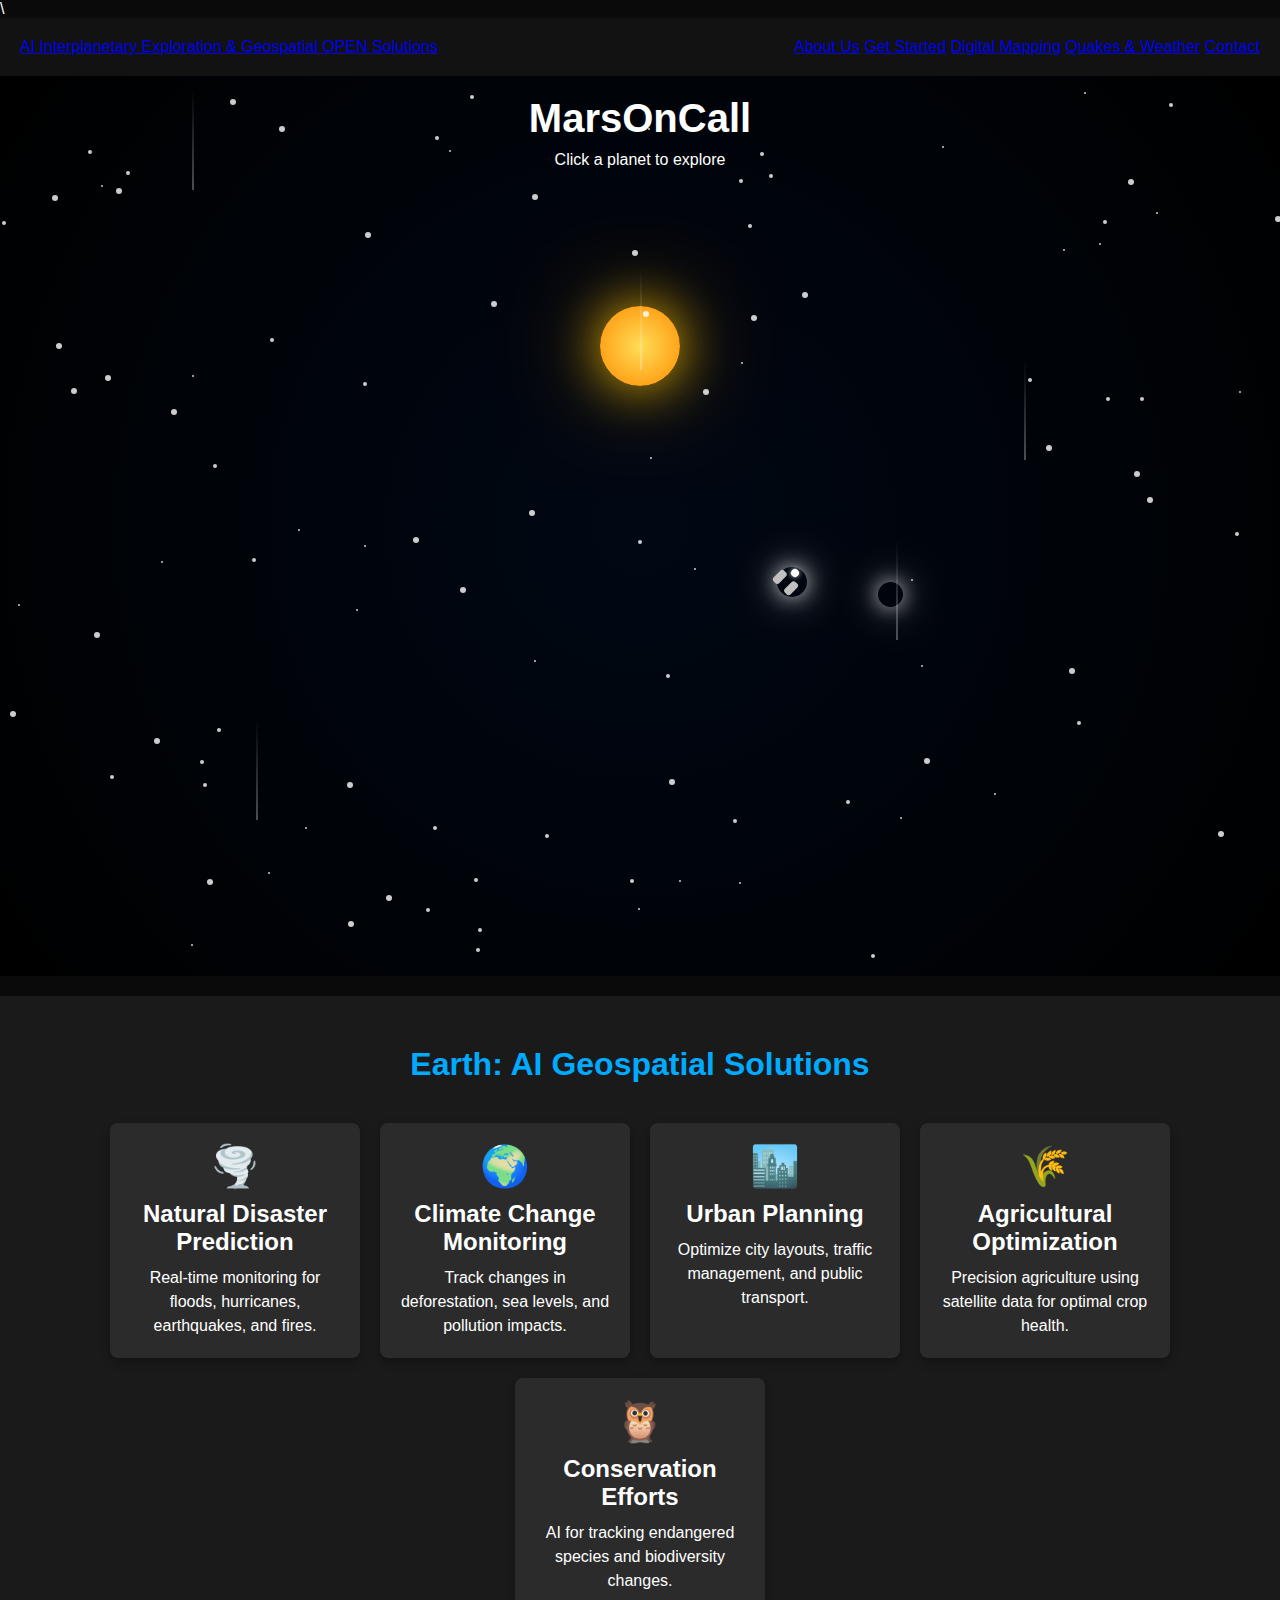
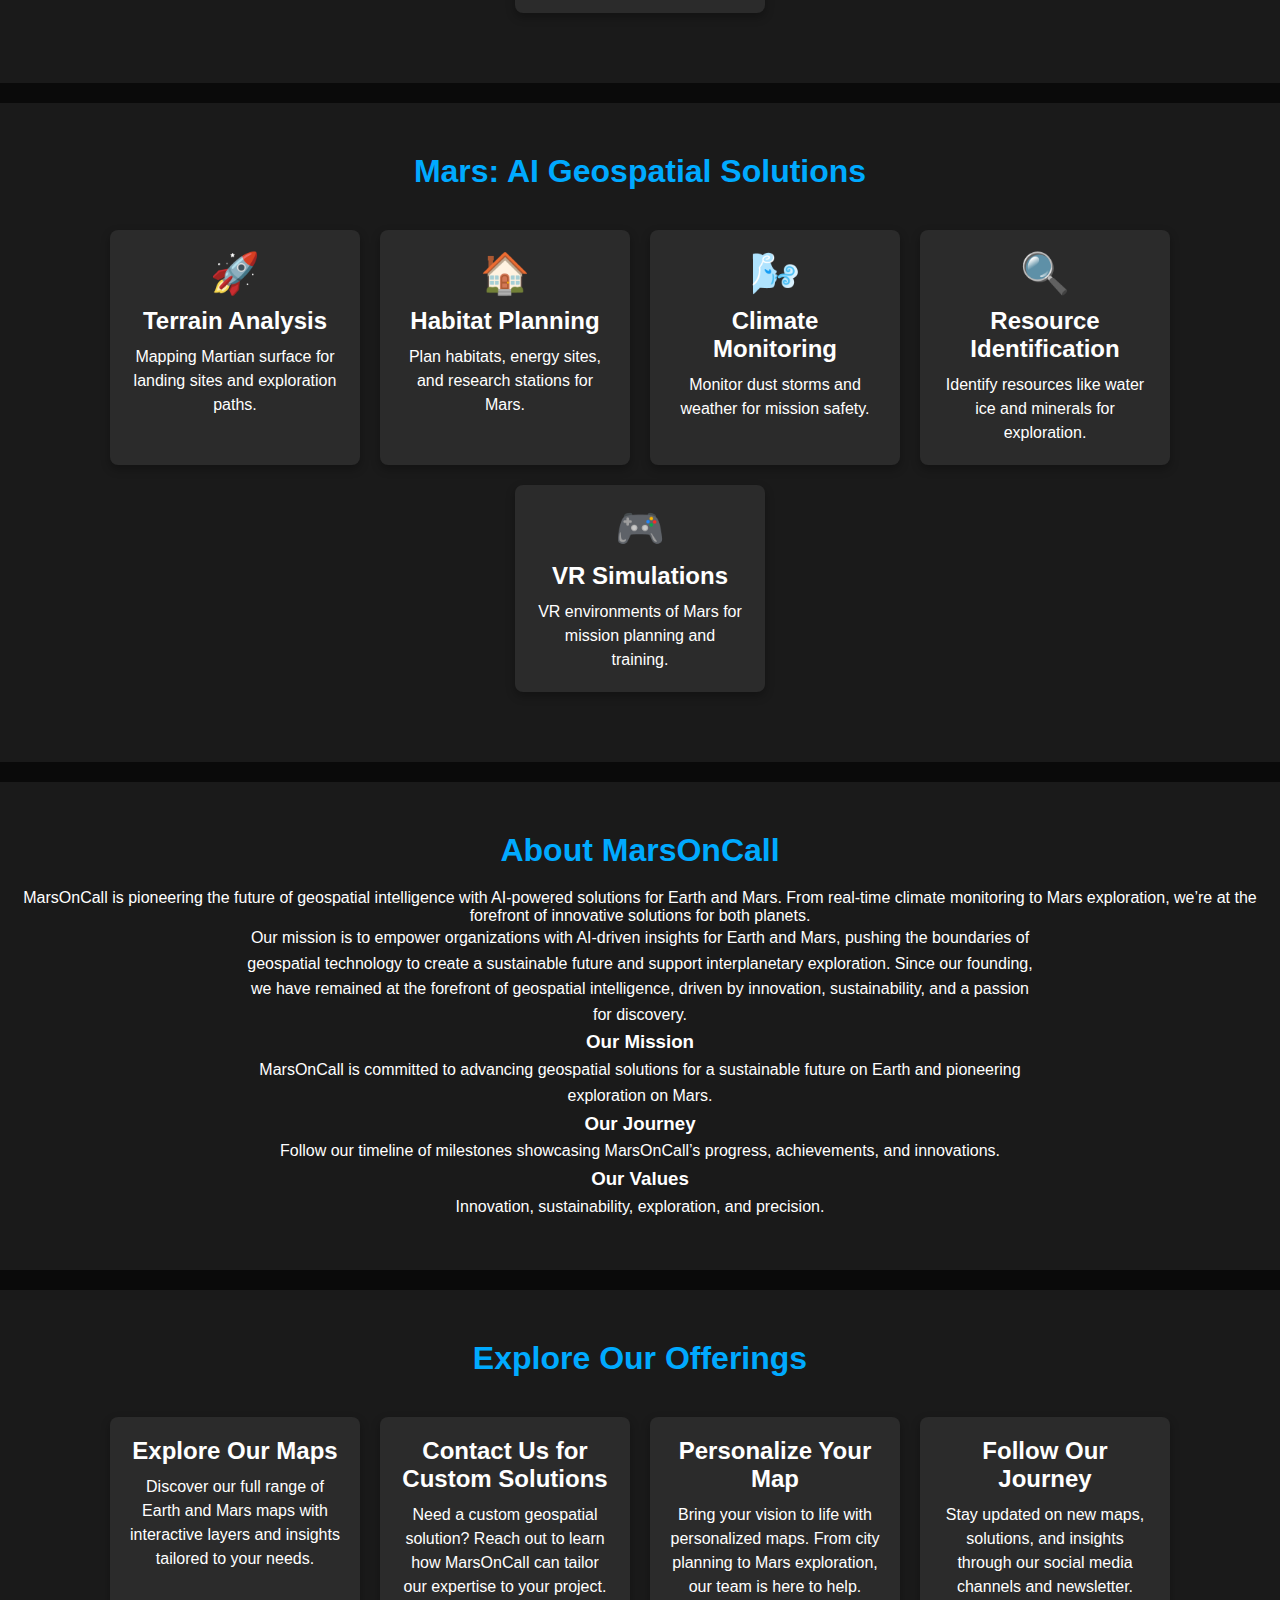
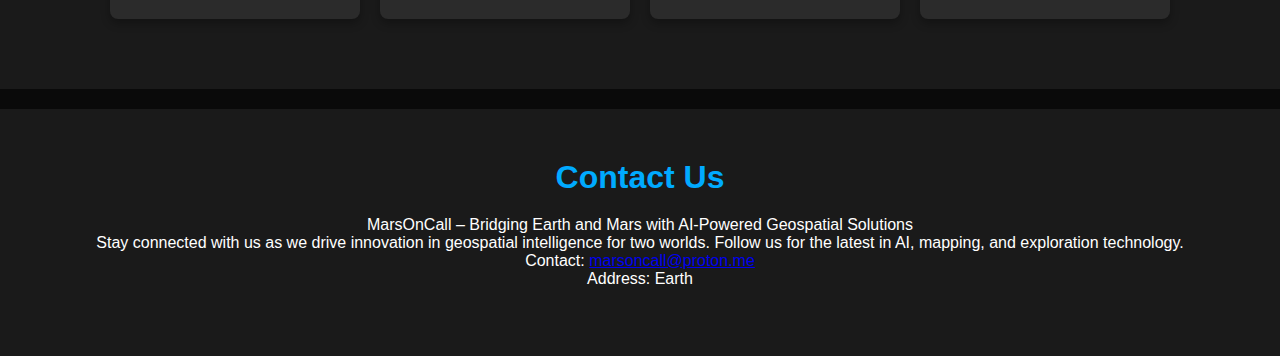
==== index.html @ 595048d1 "Update index.html" ====
<!DOCTYPE html>
<html lang="en">
<head>
    <meta charset="UTF-8">
    <meta name="viewport" content="width=device-width, initial-scale=1.0">
    <title>MarsOnCall AI Interplanetary Exploration & Geospatial OPEN Solutions</title>
    <meta http-equiv="X-UA-Compatible" content="IE=edge">
    <link rel="canonical" href="https://marsoncall.com/">
    <meta name="theme-color" content="#1a202c">
    <meta name="format-detection" content="telephone=no">
    <link rel="icon" type="image/x-icon" href="images/favicon1.jpg">
    <meta name="google-site-verification" content="o9QqQiZGwF_BtfqsH40dKC59mSDQrKuiaVZFh76bG1g" />
    <link rel="apple-touch-icon" sizes="57x57" href="images/apple-icon-57x57.png">
    <link rel="apple-touch-icon" sizes="60x60" href="images/apple-icon-60x60.png">
    <link rel="apple-touch-icon" sizes="72x72" href="images/apple-icon-72x72.png">
    <link rel="apple-touch-icon" sizes="76x76" href="images/apple-icon-76x76.png">
    <link rel="apple-touch-icon" sizes="114x114" href="images/apple-icon-114x114.png">
    <link rel="apple-touch-icon" sizes="120x120" href="images/apple-icon-120x120.png">
    <link rel="apple-touch-icon" sizes="144x144" href="images/apple-icon-144x144.png">
    <link rel="apple-touch-icon" sizes="152x152" href="images/apple-icon-152x152.png">
    <link rel="apple-touch-icon" sizes="180x180" href="images/apple-icon-180x180.png">
    <link rel="icon" type="image/png" sizes="192x192"  href="images/android-icon-192x192.png">
    <link rel="icon" type="image/png" sizes="32x32" href="images/favicon-32x32.png">
    <link rel="icon" type="image/png" sizes="96x96" href="images/favicon-96x96.png">
    <link rel="icon" type="image/png" sizes="16x16" href="images/favicon-16x16.png">
    <link rel="manifest" href="images/manifest.json">
    <meta name="msapplication-TileColor" content="#ffffff">
    <meta name="msapplication-TileImage" content="/ms-icon-144x144.png">
    
    <!-- Google Tag Manager -->
    <script>(function(w,d,s,l,i){w[l]=w[l]||[];w[l].push({'gtm.start':
    new Date().getTime(),event:'gtm.js'});var f=d.getElementsByTagName(s)[0],
    j=d.createElement(s),dl=l!='dataLayer'?'&l='+l:'';j.async=true;j.src=
    'https://www.googletagmanager.com/gtm.js?id='+i+dl;f.parentNode.insertBefore(j,f);
    })(window,document,'script','dataLayer','GTM-5TQ9CRN8');</script>
    <!-- End Google Tag Manager -->
    <!-- Google tag (gtag.js) -->
    <script async src="https://www.googletagmanager.com/gtag/js?id=G-L9YECF2LYW"></script>
    <script>
      window.dataLayer = window.dataLayer || [];
      function gtag(){dataLayer.push(arguments);}
      gtag('js', new Date());
    
      gtag('config', 'G-L9YECF2LYW');
    </script>
    

   
    

    <!-- SEO Meta Tags -->
    <meta name="description" content="MarsOnCall provides AI-powered geospatial solutions for Earth and Mars exploration, including climate monitoring, urban planning, and Martian terrain analysis.">
    <meta name="keywords" content="AI geospatial solutions, Mars exploration, Earth monitoring, climate change, urban planning, Martian terrain, PanditaData">
    <meta name="author" content="MarsOnCall">
    <meta name="robots" content="index, follow">
   

    <!-- Open Graph (OG) Meta Tags for Social Media -->
    <meta property="og:title" content="MarsOnCall AI Interplanetary Exploration & Geospatial OPEN Solutions">
    <meta property="og:description" content="Explore AI-driven geospatial intelligence for Earth and Mars with MarsOnCall. From climate monitoring to Mars habitat planning, we bridge two worlds.">
    <meta property="og:type" content="website">
    <meta property="og:url" content="https://marsoncall.com/">
    <meta property="og:image" content="https://marsoncall.com/images/favicon1.jpg> <!-- Replace with actual image URL -->
    <meta property="og:site_name" content="MarsOnCall">

    <!-- Twitter Card Meta Tags -->
    <meta name="twitter:card" content="summary_large_image">
    <meta name="twitter:title" content="MarsOnCall AI Interplanetary Exploration & Geospatial OPEN Solutions">
    <meta name="twitter:description" content="AI-powered geospatial solutions for Earth and Mars. Follow us for innovation in exploration and sustainability.">
    <meta name="twitter:image" content="https://marsoncall.com/images/favicon1.jpg"> <!-- Replace with actual image URL -->
    <meta name="twitter:site" content="@panditadata">
    <meta name="twitter:creator" content="@panditadata">
   <!-- Additional Meta Tags -->
    <meta name="theme-color" content="#0a0a0a"> <!-- Browser bar color for mobile -->
    <meta name="application-name" content="MarsOnCall">
    <meta name="revisit-after" content="7 days"> <!-- How often crawlers should revisit -->
    <meta http-equiv="content-language" content="en"> <!-- Language of the page -->
    
    <link rel="stylesheet" href="https://cdnjs.cloudflare.com/ajax/libs/font-awesome/6.5.1/css/all.min.css" integrity="sha512-DTOQO9RWCH3ppGqcWaEA1BIZOC6xxalwEsw9c2QQeAIftl+Vegovlnee1c9QX4TctnWMn13TZye+giMm8e2LwA==" crossorigin="anonymous" referrerpolicy="no-referrer" />
  \
    <style>
        /* Basic reset */
        * {
            margin: 0;
            padding: 0;
            box-sizing: border-box;
        }

        body {
            font-family: Arial, sans-serif;
            background: #0a0a0a;
            color: white;
            overflow-x: hidden;
        }

        /* Navigation bar */
        .navbar {
            display: flex;
            justify-content: space-between;
            padding: 20px;
            background: #121212;
            position: sticky;
            top: 0;
            z-index: 10;
        }

        .navbar-links a {
            color: #00aaff;
            text-decoration: none;
            padding: 10px 15px;
            transition: color 0.3s;
        }

        .navbar a:hover {
            color: #ff4500;
        }
/* Hamburger menu (only visible on mobile) */
.hamburger {
    display: none;
    font-size: 24px;
    cursor: pointer;
}

/* Responsive Navigation */
@media (max-width: 768px) {
    .nav-links {
        display: none;
        flex-direction: column;
        width: 100%;
        background: #121212;
    }

    .navbar.active .nav-links {
        display: flex;
    }

    .hamburger {
        display: block;
        color: #00aaff;
    }
}
        /* Landing page with rotating planets */
        .landing {
            display: flex;
            justify-content: center;
            align-items: center;
            height: 100vh;
            background: radial-gradient(circle, #000814, #000000);
            color: white;
            text-align: center;
            position: relative;
            overflow: hidden; /* Ensures content fits within viewport */
        }
       /* Animated Stars */
           /* Enhanced Moving Star Field */
            .landing::before {
                content: "";
                position: absolute;
                top: -50%;
                left: -50%;
                width: 200%;
                height: 200%;
                background: radial-gradient(white, transparent 1px) 0px 0px,
                            radial-gradient(white, transparent 1px) 20px 20px,
                            radial-gradient(white, transparent 1px) 80px 80px,
                            radial-gradient(white, transparent 1px) 120px 120px;
                background-size: 3px 3px, 5px 5px, 10px 10px, 15px 15px;
                animation: starfieldMove 30s linear infinite;
                opacity: 0.2;
                z-index: -1;
            }
                            /* Animation for Starfield */
                @keyframes starfieldMove {
                    from { transform: translateY(0) translateX(0); }
                    to { transform: translateY(-1000px) translateX(-1000px); }
                }
                
               
                
                /* Meteor Element */
                .meteor {
                    position: absolute;
                   
                    width: 2px;
                    height: 100px;
                    background: linear-gradient(45deg, rgba(255, 255, 255, 1), rgba(255, 255, 255, 0));
                    opacity: 0.3;
                    animation: meteor 2s linear infinite;
                }
                 @keyframes meteor {
                            0% { opacity: 0; transform: translate(-200px, -200px) rotate(45deg) scale(0); }
                            20% { opacity: 1; }
                            100% { opacity: 0; transform: translate(500px, 500px) rotate(45deg) scale(1); }
                        }
                .landing-text {
                    position: absolute;
                    top: 20px;
                    text-align: center;
                    margin-bottom: 20px;
                }
        
                .landing h1 {
                    font-size: 2.5em;
                    margin-bottom: 10px;
                }
              .planet-container {
                position: relative;
                width: 100%;
                height: 100%;
                overflow: hidden;
            }

/* Sun at the Center */
.sun {
    position: absolute;
    width: 80px;
    height: 80px;
    background: radial-gradient(circle, #ffdd57, #ff8c00);
    border-radius: 50%;
    top: 30%;
    left: 50vw;
    transform: translate(-50%, -50%);
    box-shadow: 0 0 50px rgba(255, 200, 0, 0.8), 0 0 100px rgba(255, 165, 0, 0.5);
}

/* Earth */
.earth, .mars {
    position: absolute;
    border-radius: 50%;
}

.earth {
    width: 30px;
    height: 30px;
    background: url('https://images-assets.nasa.gov/image/PIA18033/PIA18033~large.jpg') no-repeat center/cover;
    box-shadow: 0 0 20px rgba(255, 255, 255, 0.7), 0 0 40px rgba(255, 255, 255, 0.5);
}

.mars {
    width: 25px;
    height: 25px;
    background: url('https://images-assets.nasa.gov/image/PIA04591/PIA04591~orig.jpg') no-repeat center/cover;
    box-shadow: 0 0 20px rgba(255, 255, 255, 0.7), 0 0 40px rgba(255, 255, 255, 0.5);
}


    /* Star Background */
    .star {
        position: absolute;
        background-color: white;
        border-radius: 50%;
        opacity: 0.8;
        animation: starMove 25s linear infinite;
    }

    .star.small { width: 2px; height: 2px; }
    .star.medium { width: 4px; height: 4px; }
    .star.large { width: 6px; height: 6px; }

    /* Star Moving Animation */
    @keyframes starMove {
        0% { opacity: 0.5; transform: translateX(0px) translateY(0px); }
        50% { opacity: 1; transform: translateX(-300px) translateY(-200px) scale(1.2); }
        100% { opacity: 0.5; transform: translateX(-600px) translateY(-400px); }
    }
            
   

        /* Card and section styles */
        .section {
            padding: 50px 20px;
            text-align: center;
            background: #1a1a1a;
            margin-top: 20px
        }
        .section-title { font-size: 2em; margin-bottom: 20px; color: #00aaff; }
        .content-container { max-width: 800px; margin: auto; line-height: 1.6; }

    

        .card-container {
            display: flex;
            flex-wrap: wrap;
            justify-content: center;
            gap: 20px;
            padding: 20px;
        }

        .card {
            background: #2b2b2b;
            width: 250px;
            padding: 20px;
            border-radius: 8px;
            box-shadow: 0 4px 10px rgba(0, 0, 0, 0.3);
            transition: transform 0.3s, box-shadow 0.3s;
            color: white;
            text-align: center;
        }

        .card:hover {
            transform: translateY(-10px);
            box-shadow: 0 6px 15px rgba(0, 0, 0, 0.5);
        }

        .card-icon {
            font-size: 40px;
            margin-bottom: 10px;
            color: #00aaff;
        }

        .card-title {
            font-size: 1.5em;
            margin-bottom: 10px;
        }

        .card-description {
            font-size: 1em;
            line-height: 1.5;
        }
         .content-container {
            max-width: 800px;
            margin: auto;
            line-height: 1.6;
        }
          /* Interactive cards section */
        .card-container {
            display: flex;
            flex-wrap: wrap;
            justify-content: center;
            gap: 20px;
            padding: 20px;
        }

        .card {
            background: #2b2b2b;
            width: 250px;
            padding: 20px;
            border-radius: 8px;
            box-shadow: 0 4px 10px rgba(0, 0, 0, 0.3);
            transition: transform 0.3s, box-shadow 0.3s;
            color: white;
            text-align: center;
        }

        .card:hover {
            transform: translateY(-10px);
            box-shadow: 0 6px 15px rgba(0, 0, 0, 0.5);
        }

        .card-title {
            font-size: 1.5em;
            margin-bottom: 10px;
        }

        .card-description {
            font-size: 1em;
        }

        /* Footer styles */
        .footer {
            background: #121212;
            color: #aaa;
            padding: 30px 20px;
            text-align: center;
        }

        .footer a {
            color: #00aaff;
            text-decoration: none;
            transition: color 0.3s;
        }

        .footer a:hover {
            color: #ff4500;
        }

        .social-icons a {
            margin: 0 10px;
            display: inline-block;
            transition: transform 0.3s;
        }

        .social-icons a:hover {
            transform: scale(1.2);
        }
        /* Enable smooth scrolling for the entire page */
        html {
        scroll-behavior: smooth;
        }
        .spacecraft {
            width: 8px;
            height: 8px;
            background-color: white;
            border-radius: 50%;
            position: absolute;
            transform: rotate(45deg); /* Adjust rotation as desired */
            box-shadow: 0 0 5px rgba(255, 255, 255, 0.8);
        }
        /* Optional: Add wings and tail for spacecraft appearance */
        .spacecraft::before, .spacecraft::after {
            content: "";
            position: absolute;
            width: 8px;
            height: 15px;
            background-color: silver;
            border-radius: 3px;
        }
        
        .spacecraft::before {
            left: -8px; /* Left wing */
            top: 10px;
        }
        
        .spacecraft::after {
            right: -8px; /* Right wing */
            top: 10px;
        }
    </style>
</head>
<body>
<!-- Google Tag Manager (noscript) -->
<noscript><iframe src="https://www.googletagmanager.com/ns.html?id=GTM-5TQ9CRN8"
height="0" width="0" style="display:none;visibility:hidden"></iframe></noscript>
<!-- End Google Tag Manager (noscript) --> 
    <!-- Navigation Bar -->
    <div class="navbar">
        <div><a href="#landing">AI Interplanetary Exploration & Geospatial OPEN Solutions</a></div>
        <div>
            <a href="#about">About Us</a>
            <a href="#interactive-cards"">Get Started</a>
            <a href="https://panditadata.com" target="_blank">Digital Mapping</a>
            <a href="https://www.panditanimation.com" target="_blank">Quakes & Weather</a>
            <a href="#contact">Contact</a>
        </div>
    </div>

<!-- Landing Page -->
    
<div class="landing" id="landing">
    <!-- Sun at the Center -->
    <div class="sun"></div>



    <!-- Earth's Element for Orbiting the Sun -->
    <div class="earth" onclick="explorePlanet('earth')"></div>

    <!-- Mars' Element for Orbiting the Sun -->
    <div class="mars"  onclick="explorePlanet('mars')"></div>

    <!-- Spacecraft element -->
    <div class="spacecraft"></div>
    
    <!-- Landing Text -->
    <div class="landing-text">
        <h1>MarsOnCall</h1>
        <p>Click a planet to explore</p>
    </div>
</div>
        <div class="planet-container">
            <div class="planet earth" onclick="navigateTo('earth-section')"></div>
            <div class="planet mars" onclick="navigateTo('mars-section')"></div>
        </div>
    </div>

 <!-- Meteors for the background -->
    <div class="meteor" style="top: 10%; left: 15%; animation-delay: 1s;"></div>
    <div class="meteor" style="top: 30%; left: 50%; animation-delay: 2s;"></div>
    <div class="meteor" style="top: 60%; left: 70%; animation-delay: 3s;"></div>
    <div class="meteor" style="top: 80%; left: 20%; animation-delay: 4s;"></div>
    <div class="meteor" style="top: 40%; left: 80%; animation-delay: 5s;"></div>


  
  <!-- Earth Section -->
    <section class="section" id="earth-section">
        <h2 class="section-title">Earth: AI Geospatial Solutions</h2>
        <div class="card-container">
            <div class="card">
                <div class="card-icon">🌪️</div>
                <h3 class="card-title">Natural Disaster Prediction</h3>
                <p class="card-description">Real-time monitoring for floods, hurricanes, earthquakes, and fires.</p>
            </div>
            <div class="card">
                <div class="card-icon">🌍</div>
                <h3 class="card-title">Climate Change Monitoring</h3>
                <p class="card-description">Track changes in deforestation, sea levels, and pollution impacts.</p>
            </div>
            <div class="card">
                <div class="card-icon">🏙️</div>
                <h3 class="card-title">Urban Planning</h3>
                <p class="card-description">Optimize city layouts, traffic management, and public transport.</p>
            </div>
            <!-- Additional Earth-focused cards -->
            <div class="card">
                <div class="card-icon">🌾</div>
                <h3 class="card-title">Agricultural Optimization</h3>
                <p class="card-description">Precision agriculture using satellite data for optimal crop health.</p>
            </div>
            <div class="card">
                <div class="card-icon">🦉</div>
                <h3 class="card-title">Conservation Efforts</h3>
                <p class="card-description">AI for tracking endangered species and biodiversity changes.</p>
            </div>
        </div>
    </section>



    <!-- Mars Section -->
    <section class="section" id="mars-section">
        <h2 class="section-title">Mars: AI Geospatial Solutions</h2>
        <div class="card-container">
            <div class="card">
                <div class="card-icon">🚀</div>
                <h3 class="card-title">Terrain Analysis</h3>
                <p class="card-description">Mapping Martian surface for landing sites and exploration paths.</p>
            </div>
            <div class="card">
                <div class="card-icon">🏠</div>
                <h3 class="card-title">Habitat Planning</h3>
                <p class="card-description">Plan habitats, energy sites, and research stations for Mars.</p>
            </div>
            <div class="card">
                <div class="card-icon">🌬️</div>
                <h3 class="card-title">Climate Monitoring</h3>
                <p class="card-description">Monitor dust storms and weather for mission safety.</p>
            </div>
            <!-- Additional Mars-focused cards -->
            <div class="card">
                <div class="card-icon">🔍</div>
                <h3 class="card-title">Resource Identification</h3>
                <p class="card-description">Identify resources like water ice and minerals for exploration.</p>
            </div>
            <div class="card">
                <div class="card-icon">🎮</div>
                <h3 class="card-title">VR Simulations</h3>
                <p class="card-description">VR environments of Mars for mission planning and training.</p>
            </div>
        </div>
    </section>

    <!-- About Section -->
    <section class="section" id="about">
        <h2 class="section-title">About MarsOnCall</h2>
        <p>MarsOnCall is pioneering the future of geospatial intelligence with AI-powered solutions for Earth and Mars. From real-time climate monitoring to Mars exploration, we’re at the forefront of innovative solutions for both planets.</p>
        <div class="content-container">
            <p>Our mission is to empower organizations with AI-driven insights for Earth and Mars, pushing the boundaries of geospatial technology to create a sustainable future and support interplanetary exploration. Since our founding, we have remained at the forefront of geospatial intelligence, driven by innovation, sustainability, and a passion for discovery.</p>
            <h3>Our Mission</h3>
            <p>MarsOnCall is committed to advancing geospatial solutions for a sustainable future on Earth and pioneering exploration on Mars.</p>
            <h3>Our Journey</h3>
            <p>Follow our timeline of milestones showcasing MarsOnCall’s progress, achievements, and innovations.</p>
            <h3>Our Values</h3>
            <p>Innovation, sustainability, exploration, and precision.</p>
        </div>
    </section>

    <!-- Interactive Cards Section -->
    <section class="section" id="interactive-cards">
        <h2 class="section-title">Explore Our Offerings</h2>
        <div class="card-container">
            <div class="card">
                <h3 class="card-title">Explore Our Maps</h3>
                <p class="card-description">Discover our full range of Earth and Mars maps with interactive layers and insights tailored to your needs.</p>
            </div>
            <div class="card">
                <h3 class="card-title">Contact Us for Custom Solutions</h3>
                <p class="card-description">Need a custom geospatial solution? Reach out to learn how MarsOnCall can tailor our expertise to your project.</p>
            </div>
            <div class="card">
                <h3 class="card-title">Personalize Your Map</h3>
                <p class="card-description">Bring your vision to life with personalized maps. From city planning to Mars exploration, our team is here to help.</p>
            </div>
            <div class="card">
                <h3 class="card-title">Follow Our Journey</h3>
                <p class="card-description">Stay updated on new maps, solutions, and insights through our social media channels and newsletter.</p>
            </div>
        </div>
    </section>
    
    <!-- Contact Section -->
    <section class="section" id="contact">
        <h2 class="section-title">Contact Us</h2>
        <p>MarsOnCall – Bridging Earth and Mars with AI-Powered Geospatial Solutions</p>
        <p>Stay connected with us as we drive innovation in geospatial intelligence for two worlds. Follow us for the latest in AI, mapping, and exploration technology.</p>
        <div>Contact: <a href="mailto:marsoncall@proton.me">marsoncall@proton.me</a> </div>
        <div>Address: Earth</div>
        <div class="social-icons">
        <a href="https://x.com/panditadata" target="_blank">
        <i class="fa-brands fa-x-twitter" style="color: #1DA1F2;"></i>
        </a>
        </div>
    </section>

    <!-- JavaScript for navigation -->
    <script>
    document.addEventListener("DOMContentLoaded", function() {
    const landing = document.querySelector(".landing");

    // Generate multiple stars for background effect
    for (let i = 0; i < 100; i++) {
        let star = document.createElement("div");
        star.className = "star " + (["small", "medium", "large"][Math.floor(Math.random() * 3)]);
        star.style.top = `${Math.random() * 100}%`;
        star.style.left = `${Math.random() * 100}%`;
        landing.appendChild(star);
    }

    // Generate running meteor effect
    function createMeteor() {
        const meteor = document.createElement("div");
        meteor.className = "meteor";
        meteor.style.top = `${Math.random() * 100}%`;
        meteor.style.left = `${Math.random() * 100}%`;
        meteor.style.animationDelay = `${Math.random() * 5}s`; // Stagger animation timing
        landing.appendChild(meteor);

        // Remove meteor after animation
        setTimeout(() => meteor.remove(), 2000);
    }

    // Continuously create meteors
    setInterval(createMeteor, 1500);
});
  document.addEventListener("DOMContentLoaded", function() {
    // Sun's position in the center
    const sunPosition = { x: window.innerWidth / 2, y: window.innerHeight * 0.3 };
 
      // Responsive orbit sizes
    let orbits = {
        earthOrbit: { semiMajorAxis: window.innerWidth * 0.15, semiMinorAxis: window.innerHeight * 0.1 },
        marsOrbit: { semiMajorAxis: window.innerWidth * 0.25, semiMinorAxis: window.innerHeight * 0.15 }
    };
    // Define planets with orbital parameters
    const planets = [
        {
            element: document.querySelector('.earth'),
            semiMajorAxis: 150,
            semiMinorAxis: 100,
            speed: 0.02,
            theta: 0
        },
        {
            element: document.querySelector('.mars'),
            semiMajorAxis: 250,
            semiMinorAxis: 180,
            speed: 0.015,
            theta: 0
        }
    ];

    // Spacecraft element and parameters
    const spacecraft = document.querySelector(".spacecraft");
    let spacecraftIsTraveling = false; // Track spacecraft's travel status
    let toMars = true; // Track direction: to Mars or back to Earth
    
      
    // Update function for planet positions
    function updatePosition(planet) {
        planet.theta += planet.speed;
        const x = sunPosition.x + planet.semiMajorAxis * Math.cos(planet.theta);
        const y = sunPosition.y + planet.semiMinorAxis * Math.sin(planet.theta);
        planet.element.style.left = `${x}px`;
        planet.element.style.top = `${y}px`;

        // Store the position for spacecraft path calculation
        planet.currentPosition = { x, y };
    }
 // Landing message element
    const landingMessage = document.createElement('div');
    landingMessage.style.position = 'absolute';
    landingMessage.style.padding = '10px';
    landingMessage.style.backgroundColor = 'rgba(0, 0, 0, 0.7)';
    landingMessage.style.color = 'white';
    landingMessage.style.borderRadius = '8px';
    landingMessage.style.display = 'none';
    document.body.appendChild(landingMessage);

    // Function to show landing message
    function showLandingMessage(message, position) {
        landingMessage.textContent = message;
        landingMessage.style.left = `${position.x}px`;
        landingMessage.style.top = `${position.y}px`;
        landingMessage.style.display = 'block';
        setTimeout(() => {
            landingMessage.style.display = 'none';
        }, 3000);
    }

    // Function to animate the spacecraft between Earth and Mars
    function launchSpacecraft() {
        const earth = planets[0];
        const mars = planets[1];
        const destination = toMars ? mars : earth;
        const duration = 5000; // Duration of the spacecraft journey in ms
        const startTime = Date.now();

        function animateSpacecraft() {
            const elapsedTime = Date.now() - startTime;
            const progress = Math.min(elapsedTime / duration, 1);

            // Calculate spacecraft position along the line between Earth and Mars
            const x = earth.currentPosition.x + progress * (destination.currentPosition.x - earth.currentPosition.x);
            const y = earth.currentPosition.y + progress * (destination.currentPosition.y - earth.currentPosition.y);

            spacecraft.style.left = `${x}px`;
            spacecraft.style.top = `${y}px`;

            // Continue the animation until the spacecraft reaches the destination
            if (progress < 1) {
                requestAnimationFrame(animateSpacecraft);
            } else {
                spacecraftIsTraveling = false; // Stop movement
                toMars = !toMars; // Toggle direction for the next launch
               // alert(toMars ? "Safe landing!" : "We are home!");
                    
            }
        }

        // Start the spacecraft animation
        animateSpacecraft();
    }

    // Responsive behavior on resize
    window.addEventListener('resize', () => {
                sunPosition.x = window.innerWidth / 2;
                sunPosition.y = window.innerHeight / 2;
    })

    // Update planet positions and check for closest approach
    setInterval(() => {
        planets.forEach(updatePosition);

        // Calculate the distance between Earth and Mars
        const distance = Math.sqrt(
            Math.pow(planets[0].currentPosition.x - planets[1].currentPosition.x, 2) +
            Math.pow(planets[0].currentPosition.y - planets[1].currentPosition.y, 2)
        );

        // Launch the spacecraft only when Earth and Mars are closest, and it's not already traveling
        if (distance < 300 && !spacecraftIsTraveling) {
            spacecraftIsTraveling = true; // Set traveling status
            launchSpacecraft(); // Start the journey to the destination (Mars or back to Earth)
        }
    }, 30); // Adjust interval speed for smoother animation
        // Adjust sun and orbit on window resize
            window.addEventListener('resize', () => {
                sunPosition.x = window.innerWidth / 2;
                sunPosition.y = window.innerHeight / 2;
            });
});
        
function toggleMenu() {
    const navbar = document.querySelector('.navbar');
    navbar.classList.toggle('active');
}

</script>
    
</body>
</html>
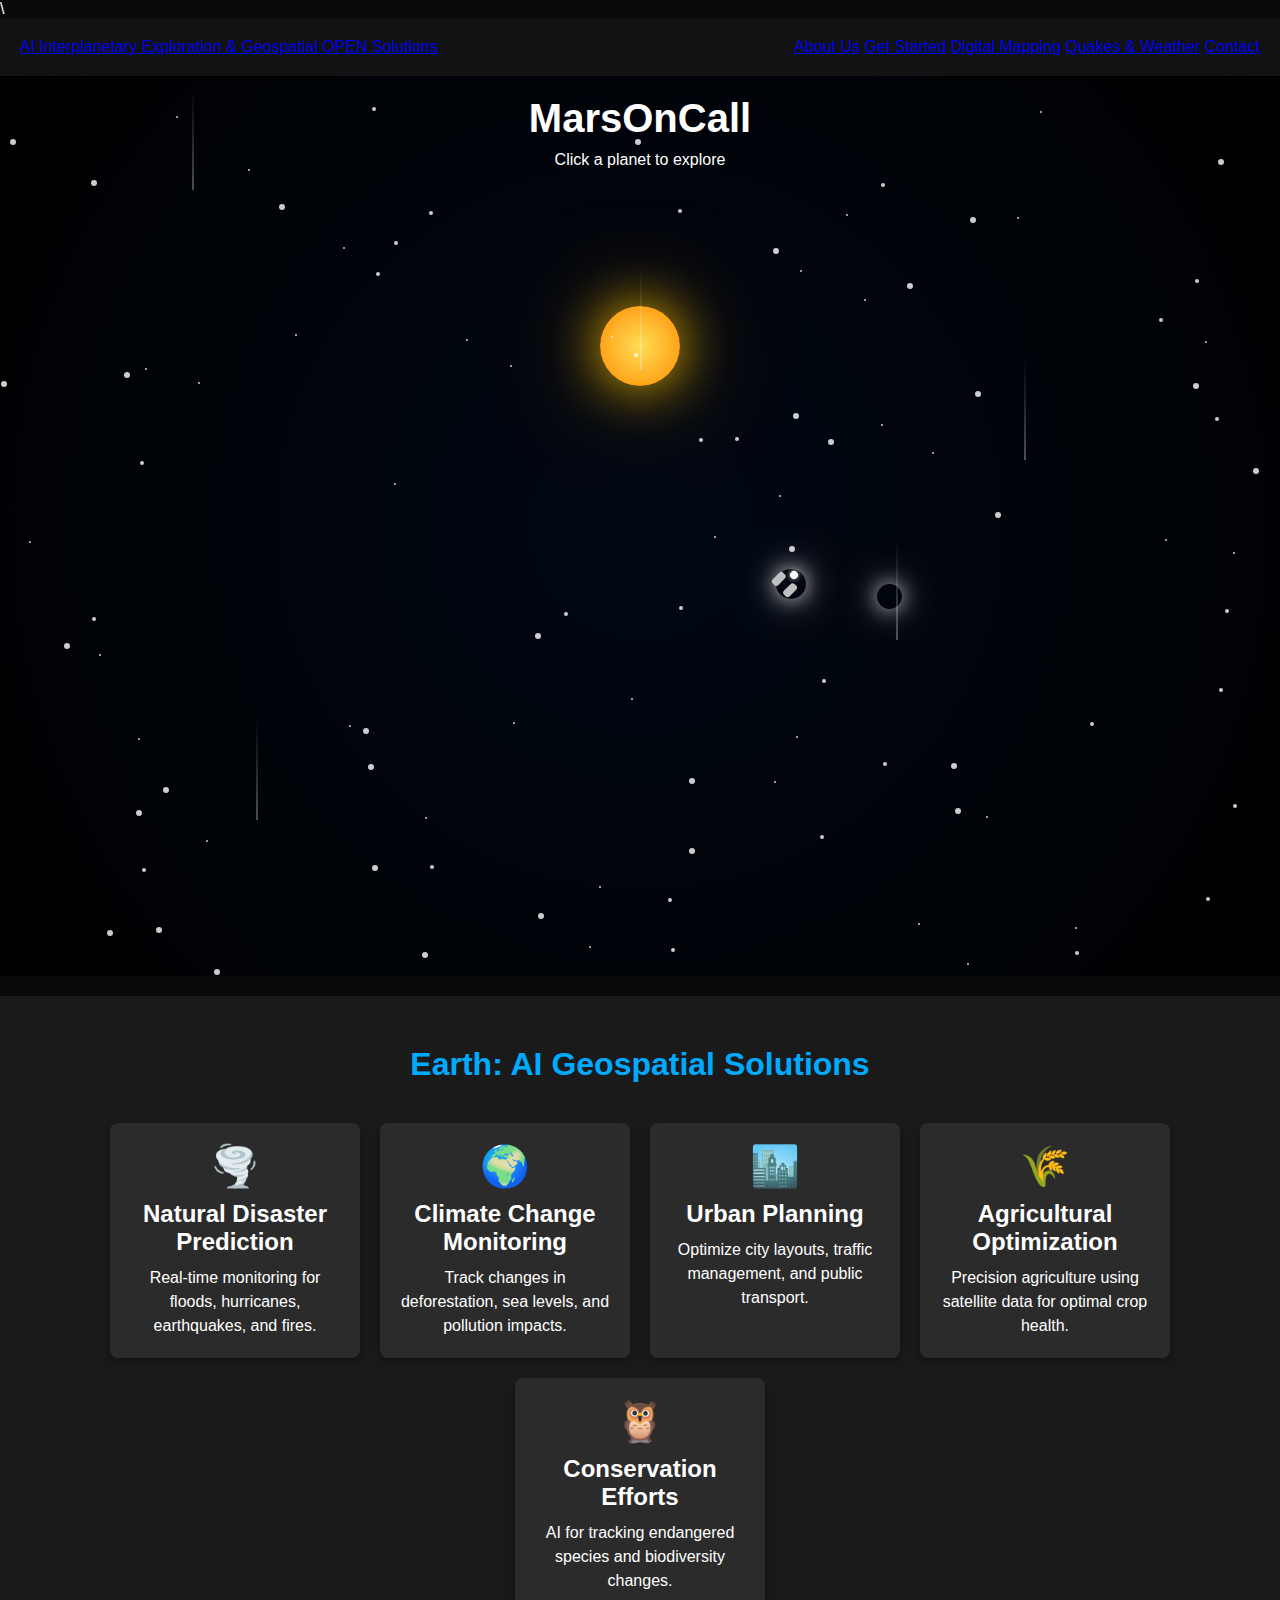
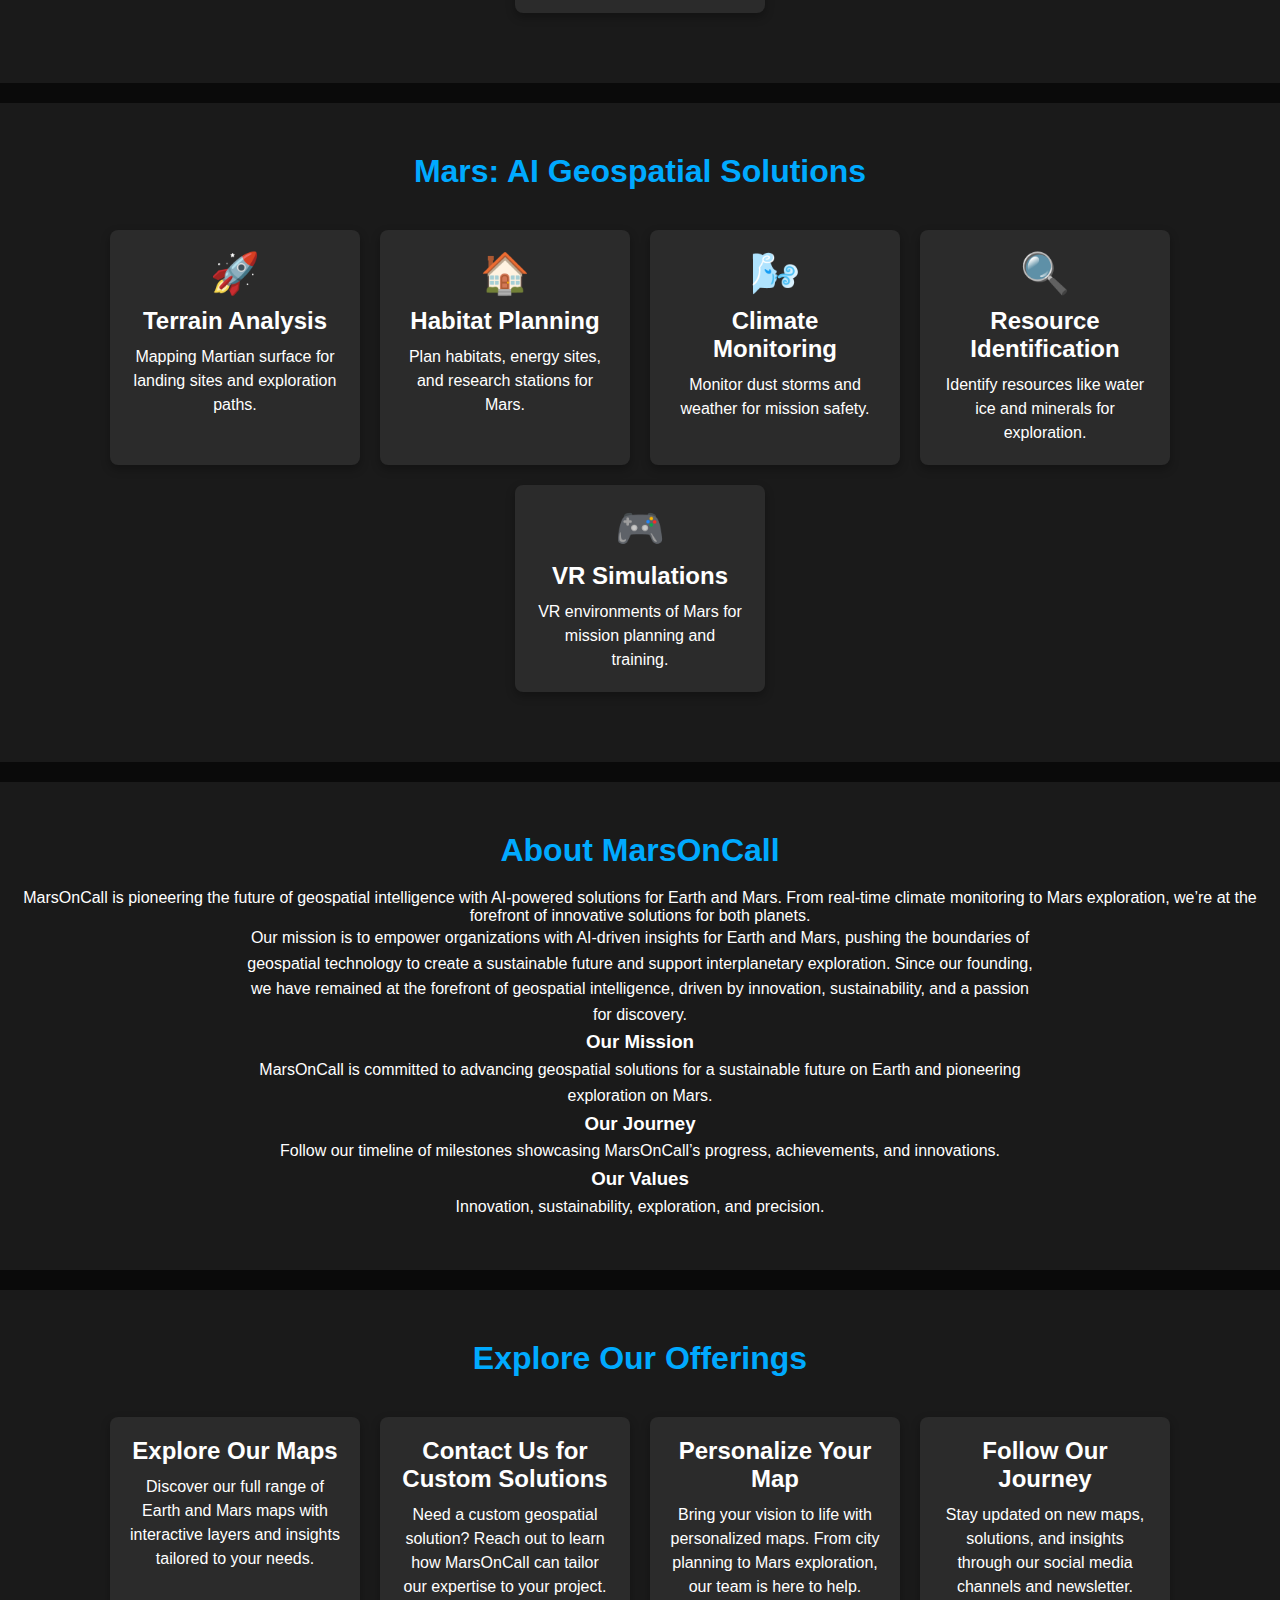
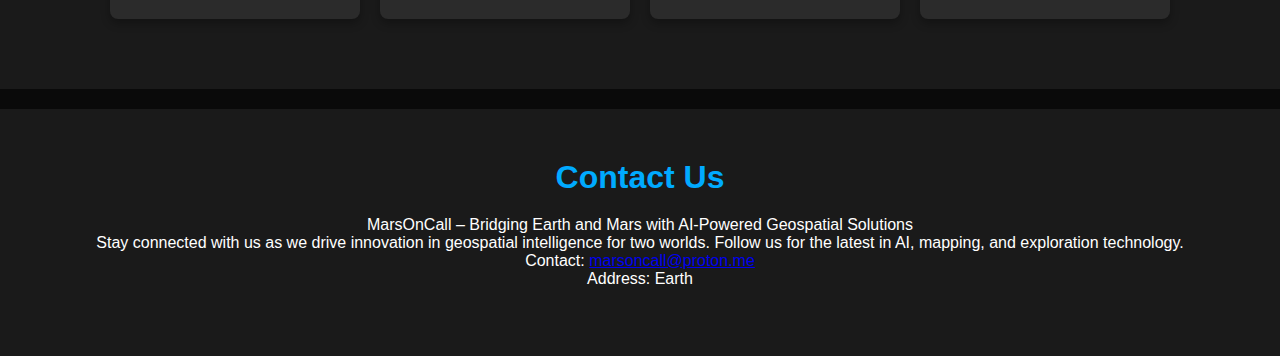
==== commit ab8430e3: "Update index.html" ====
--- a/index.html
+++ b/index.html
@@ -8,7 +8,7 @@
     <link rel="canonical" href="https://marsoncall.com/">
     <meta name="theme-color" content="#1a202c">
     <meta name="format-detection" content="telephone=no">
-    <link rel="icon" type="image/x-icon" href="images/favicon1.jpg">
+    <link rel="icon" type="image/x-icon" href="images/favicon.ico">
     <meta name="google-site-verification" content="o9QqQiZGwF_BtfqsH40dKC59mSDQrKuiaVZFh76bG1g" />
     <link rel="apple-touch-icon" sizes="57x57" href="images/apple-icon-57x57.png">
     <link rel="apple-touch-icon" sizes="60x60" href="images/apple-icon-60x60.png">
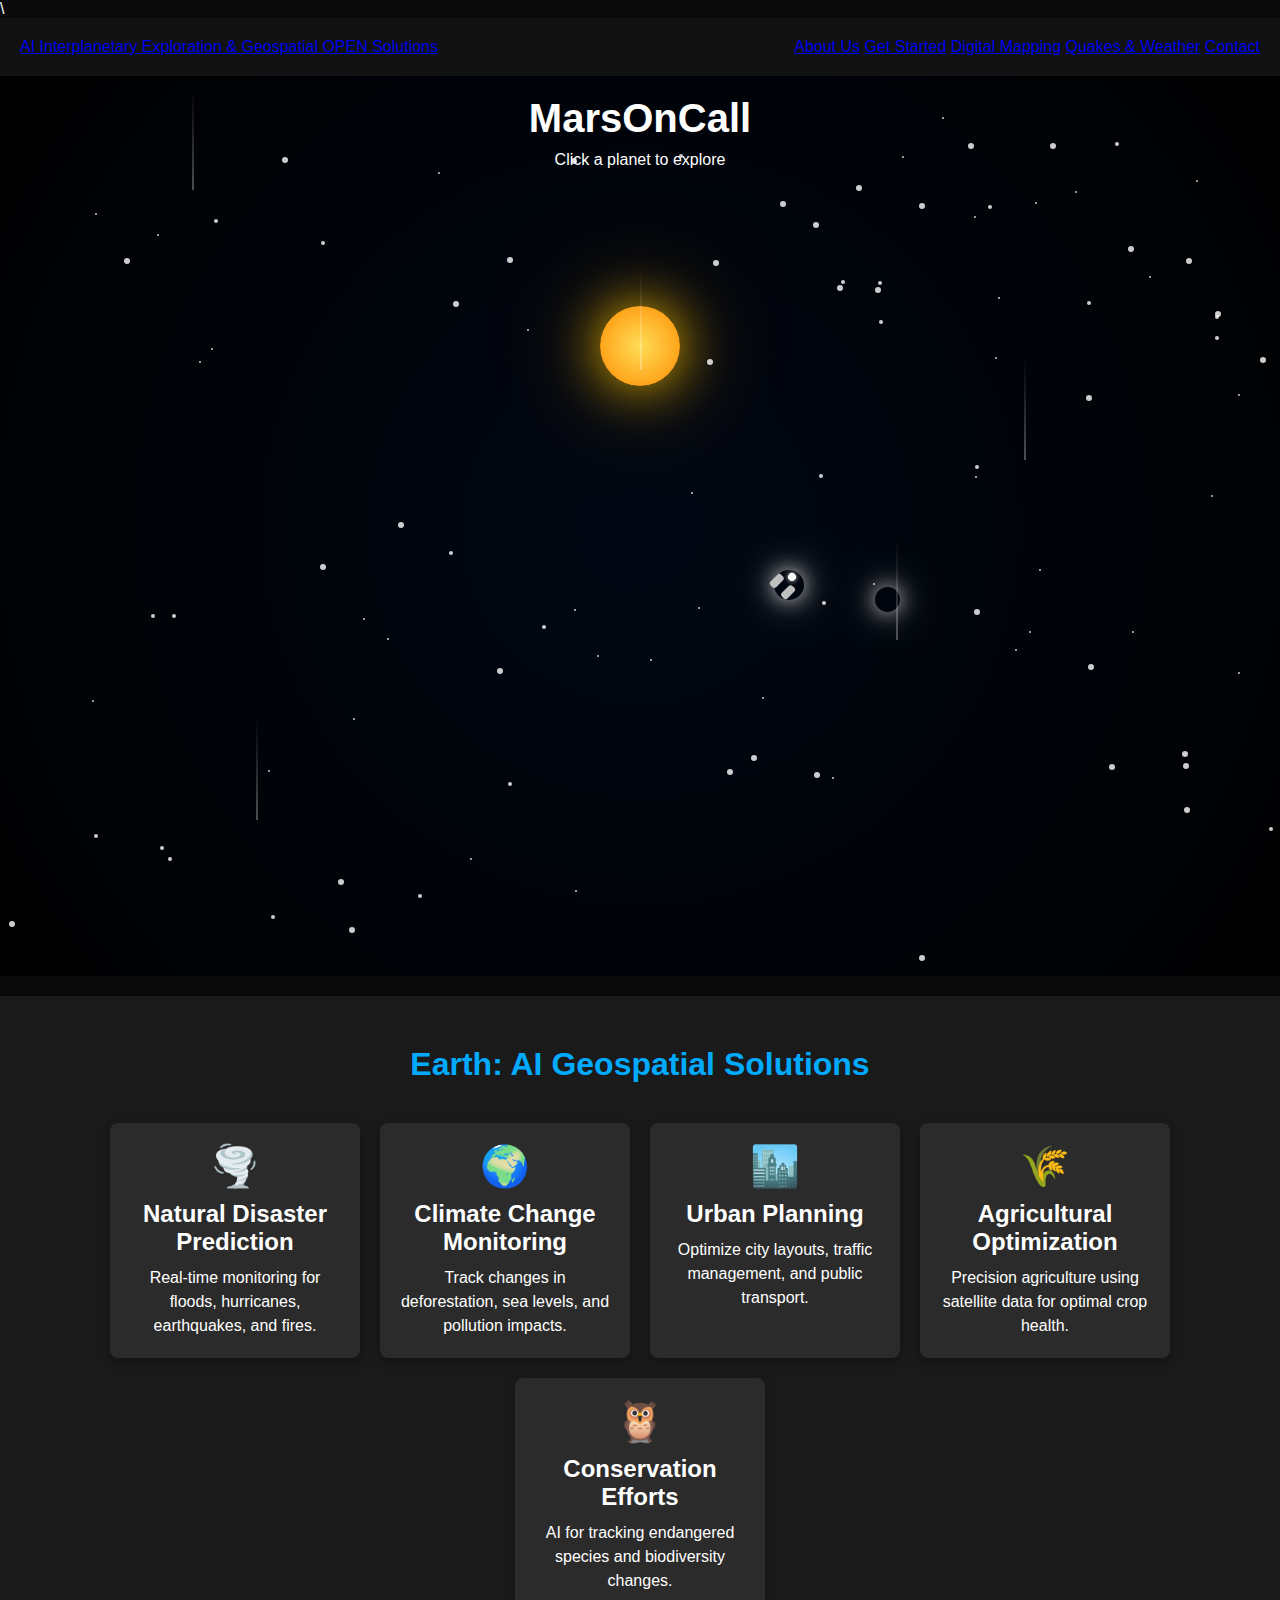
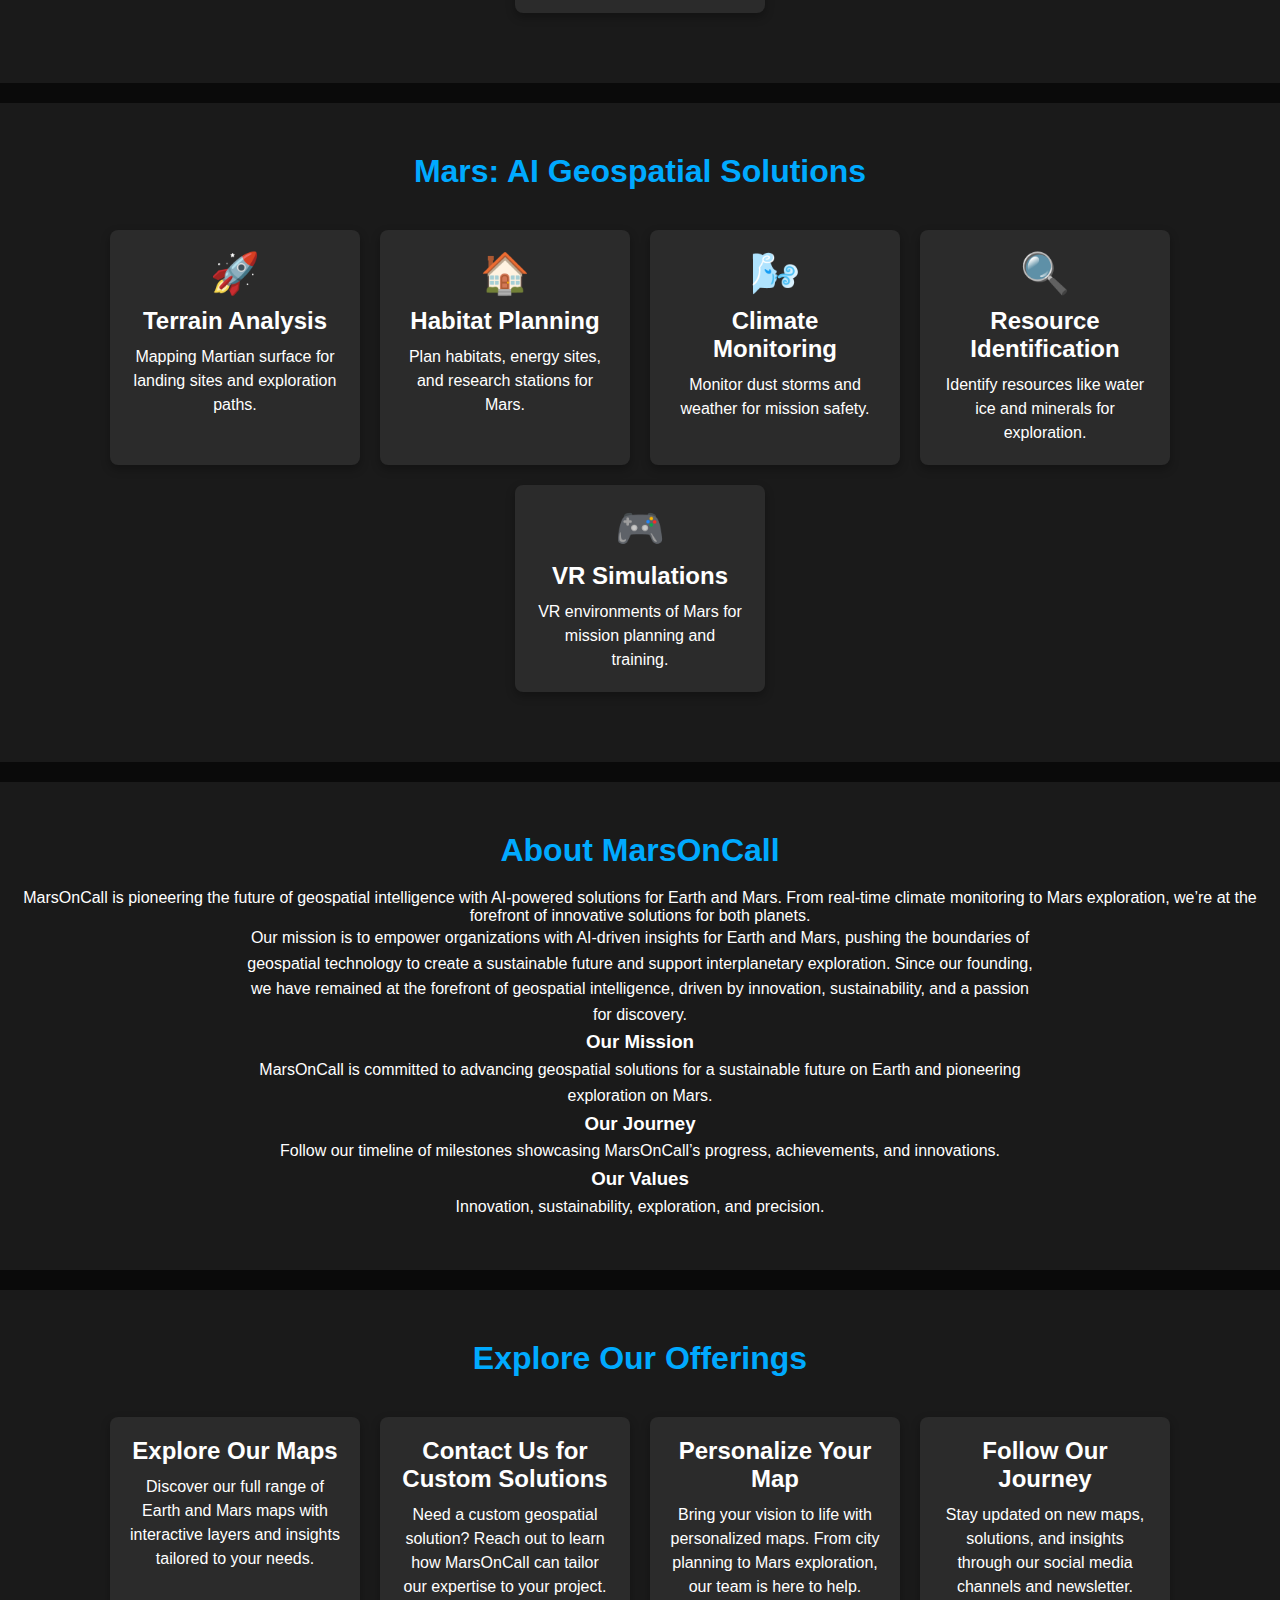
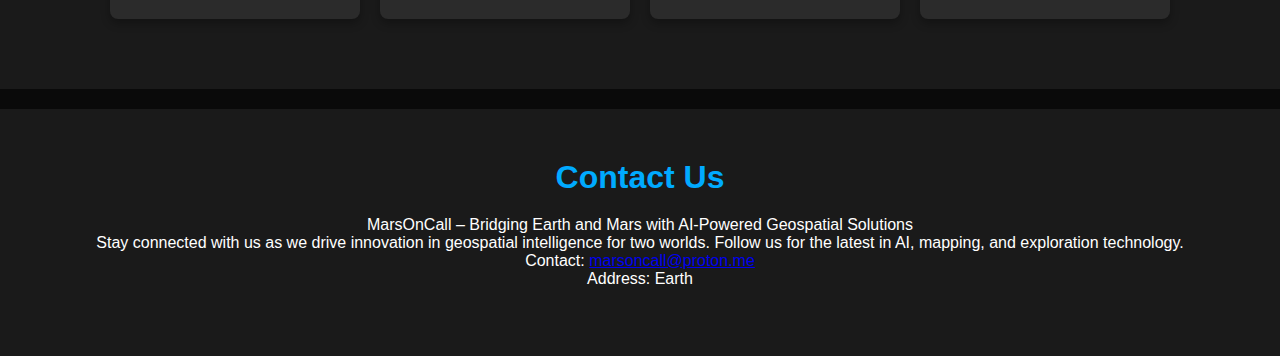
==== commit 24916fb0: "Update index.html" ====
--- a/index.html
+++ b/index.html
@@ -73,7 +73,7 @@
    <!-- Additional Meta Tags -->
     <meta name="theme-color" content="#0a0a0a"> <!-- Browser bar color for mobile -->
     <meta name="application-name" content="MarsOnCall">
-    <meta name="revisit-after" content="7 days"> <!-- How often crawlers should revisit -->
+    <meta name="revisit-after" content="1 day"> <!-- How often crawlers should revisit -->
     <meta http-equiv="content-language" content="en"> <!-- Language of the page -->
     
     <link rel="stylesheet" href="https://cdnjs.cloudflare.com/ajax/libs/font-awesome/6.5.1/css/all.min.css" integrity="sha512-DTOQO9RWCH3ppGqcWaEA1BIZOC6xxalwEsw9c2QQeAIftl+Vegovlnee1c9QX4TctnWMn13TZye+giMm8e2LwA==" crossorigin="anonymous" referrerpolicy="no-referrer" />
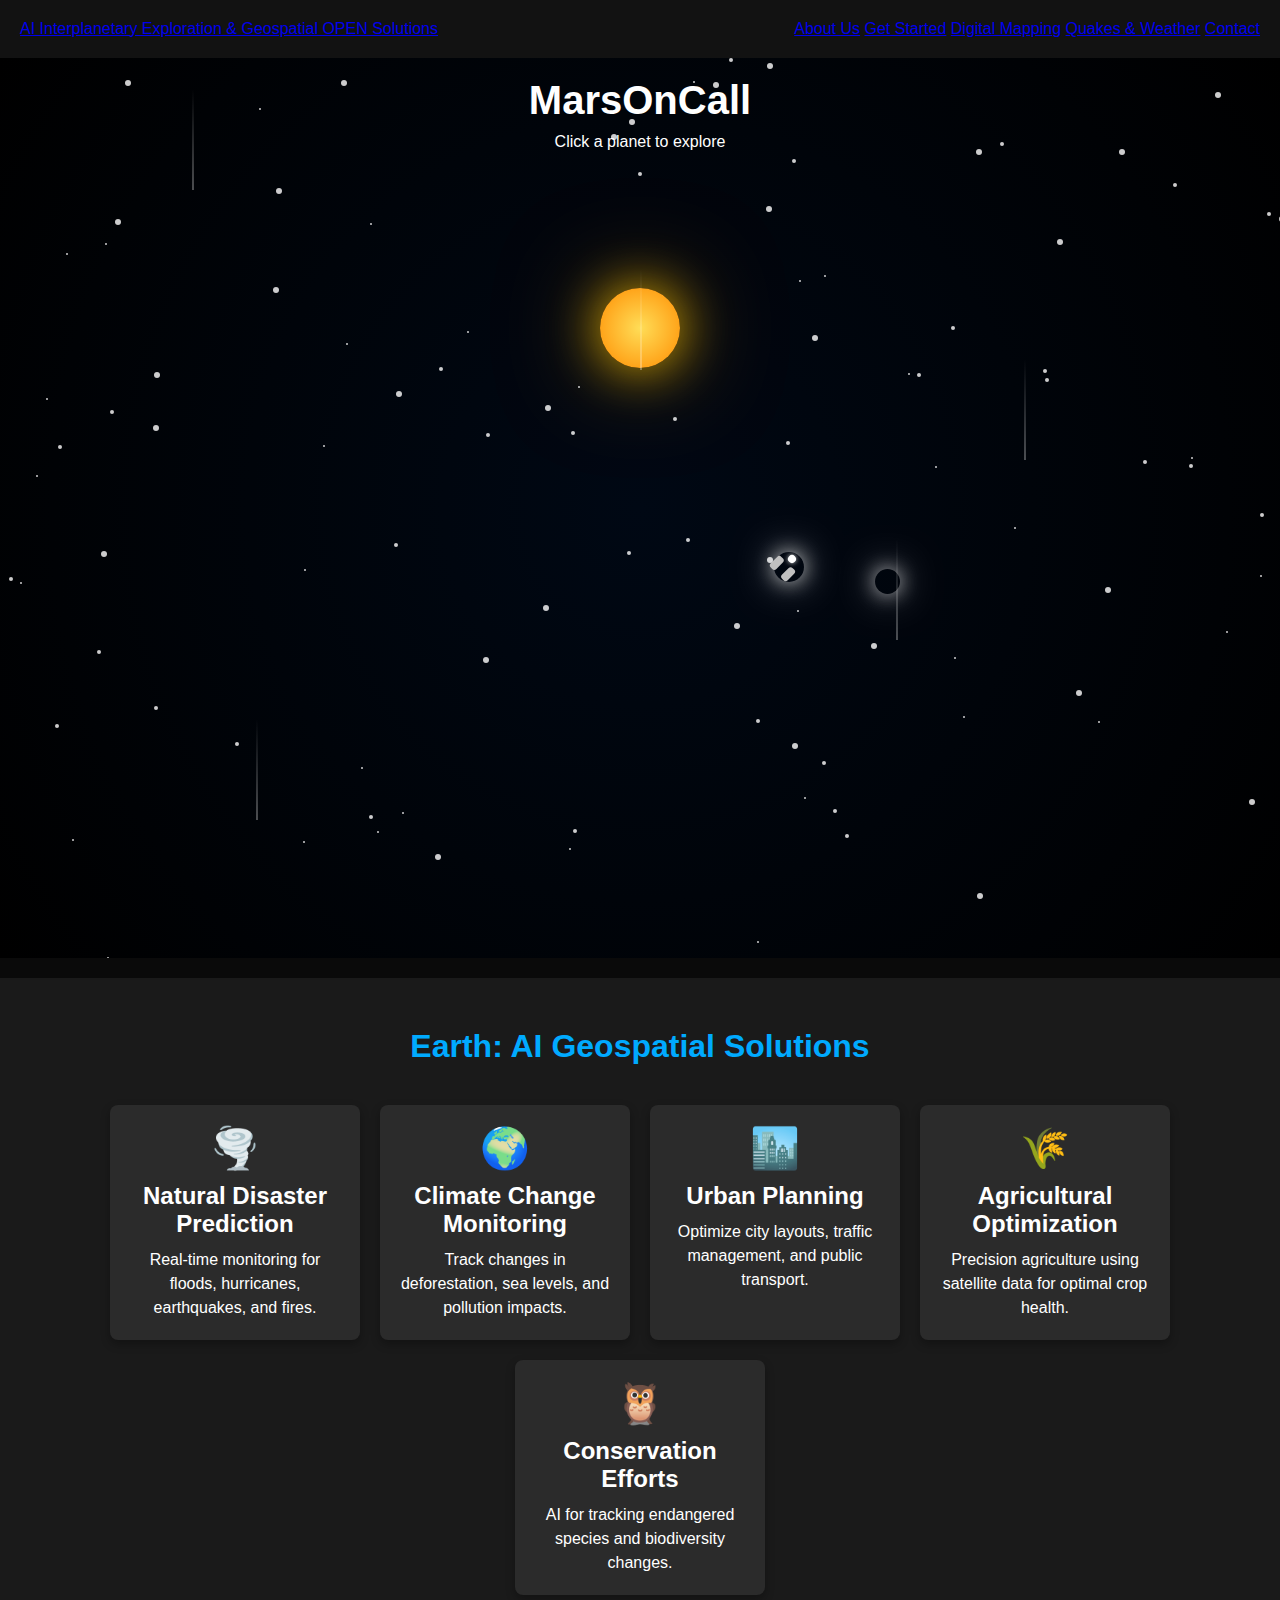
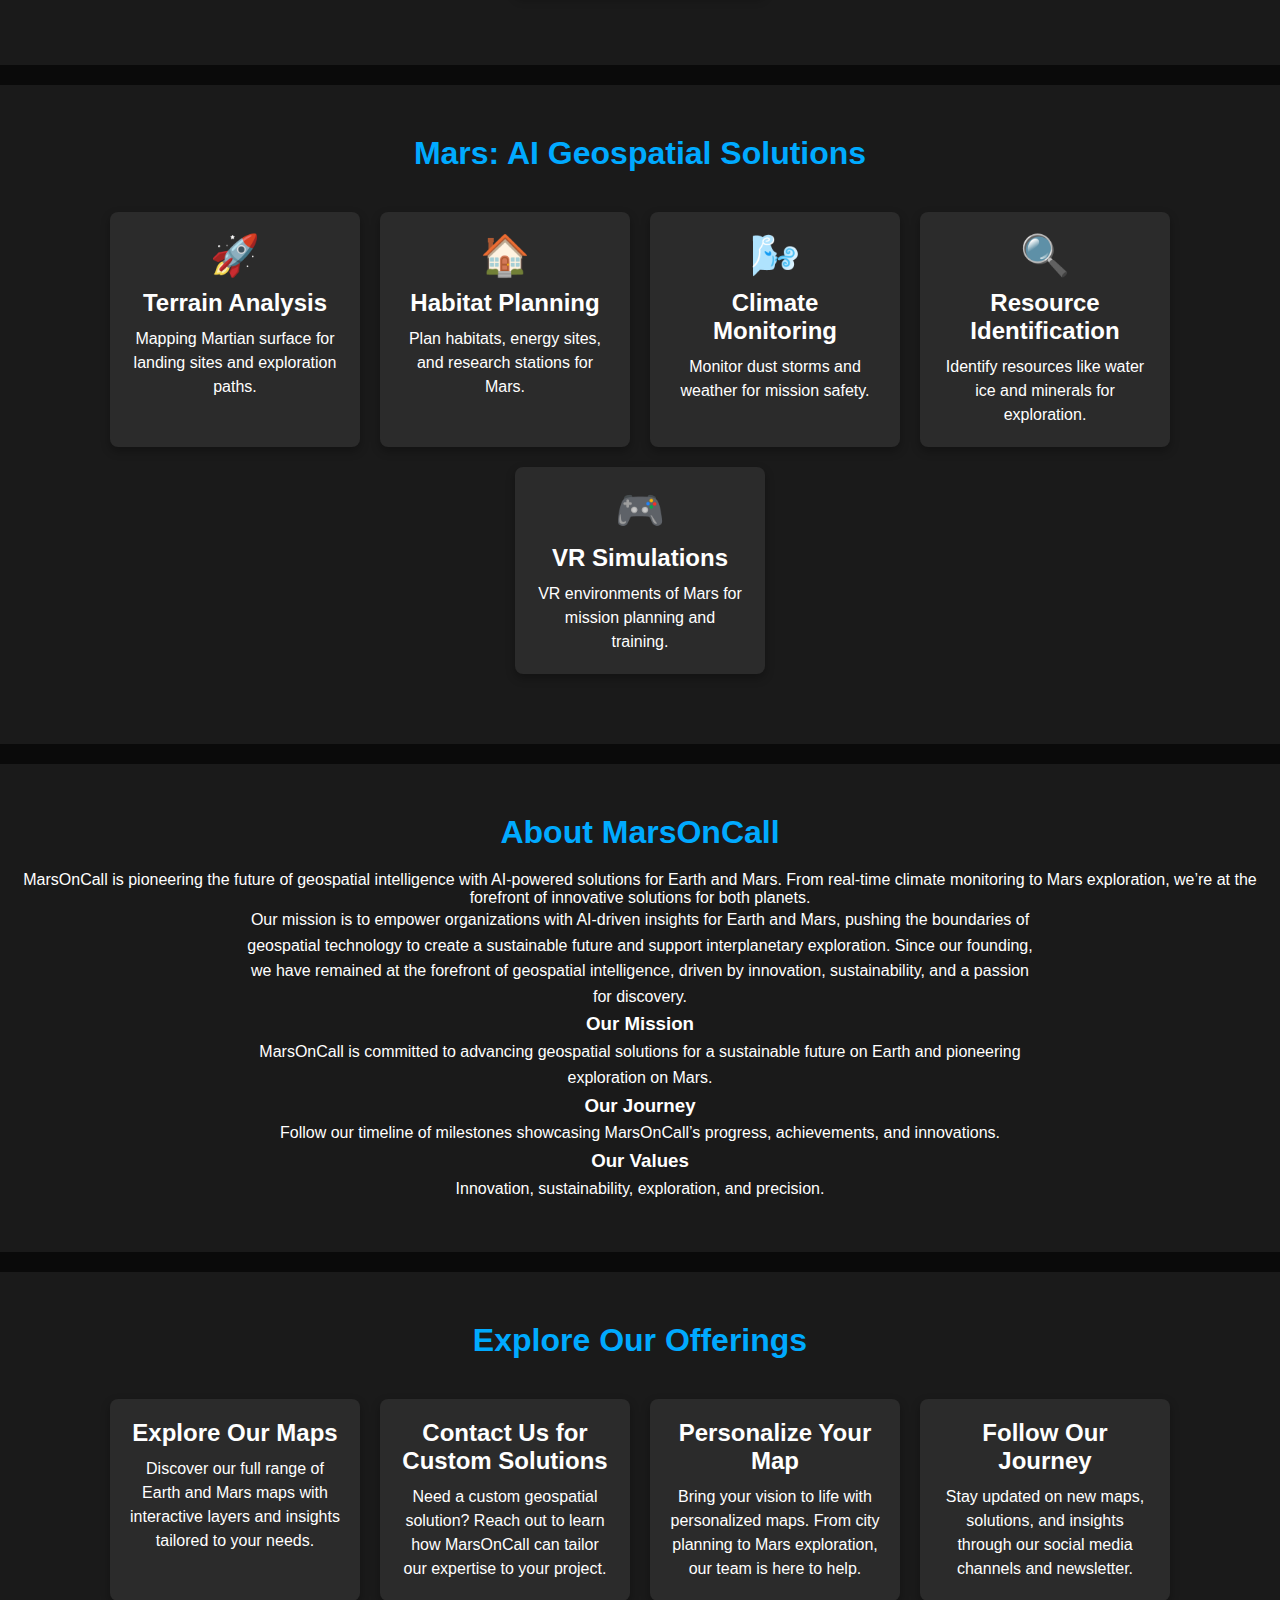
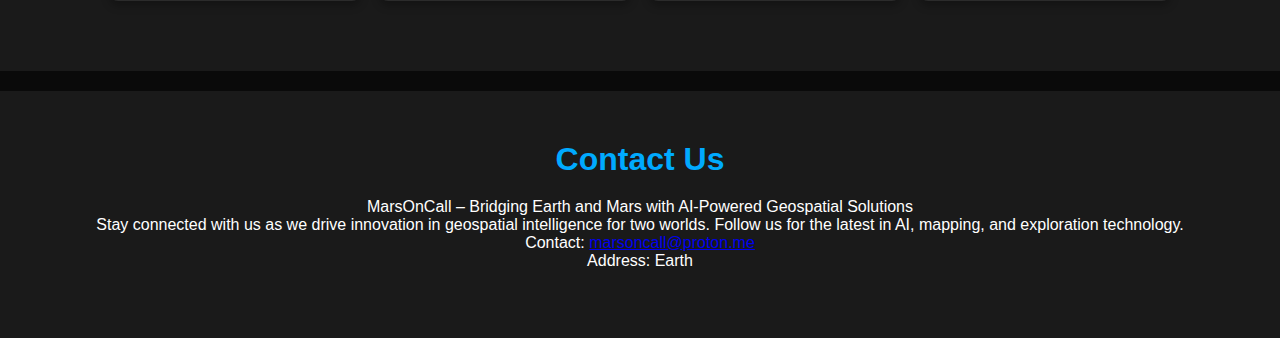
==== commit a5515042: "Update index.html" ====
--- a/index.html
+++ b/index.html
@@ -77,7 +77,7 @@
     <meta http-equiv="content-language" content="en"> <!-- Language of the page -->
     
     <link rel="stylesheet" href="https://cdnjs.cloudflare.com/ajax/libs/font-awesome/6.5.1/css/all.min.css" integrity="sha512-DTOQO9RWCH3ppGqcWaEA1BIZOC6xxalwEsw9c2QQeAIftl+Vegovlnee1c9QX4TctnWMn13TZye+giMm8e2LwA==" crossorigin="anonymous" referrerpolicy="no-referrer" />
-  \
+  
     <style>
         /* Basic reset */
         * {
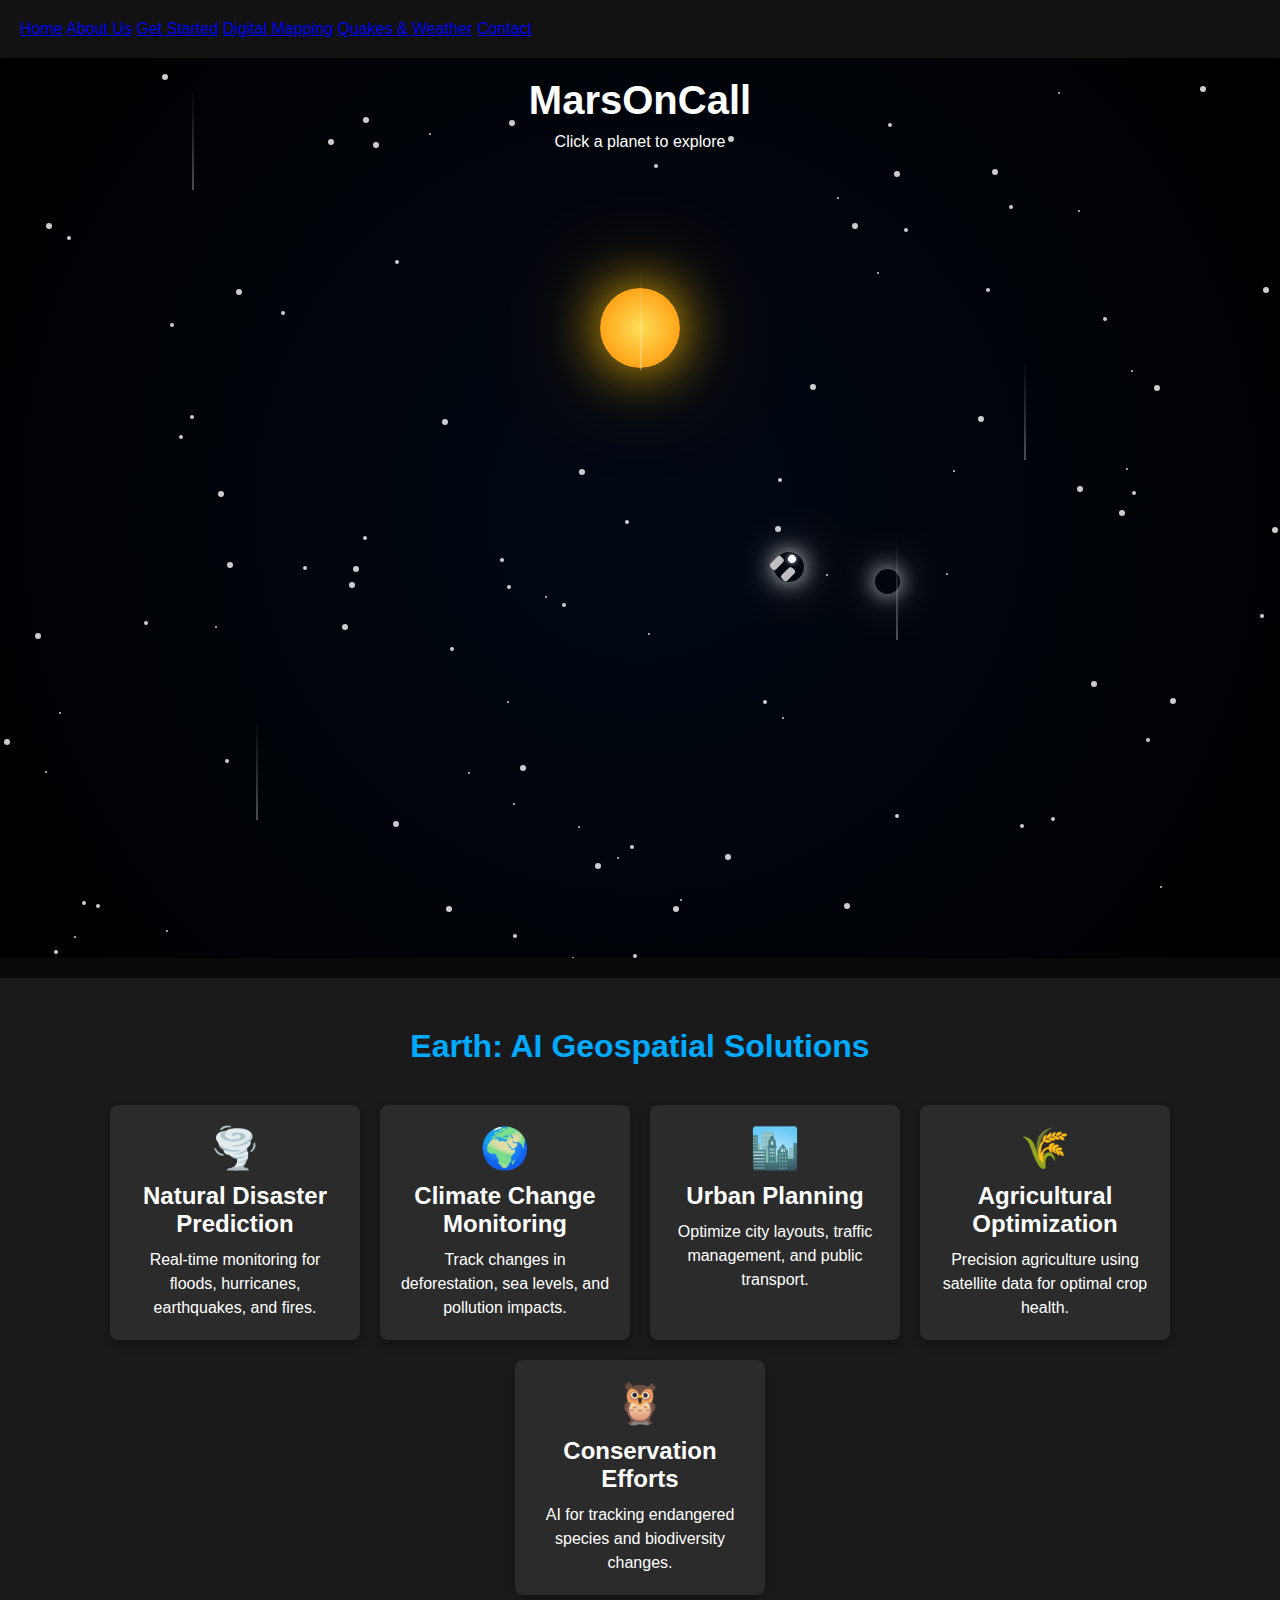
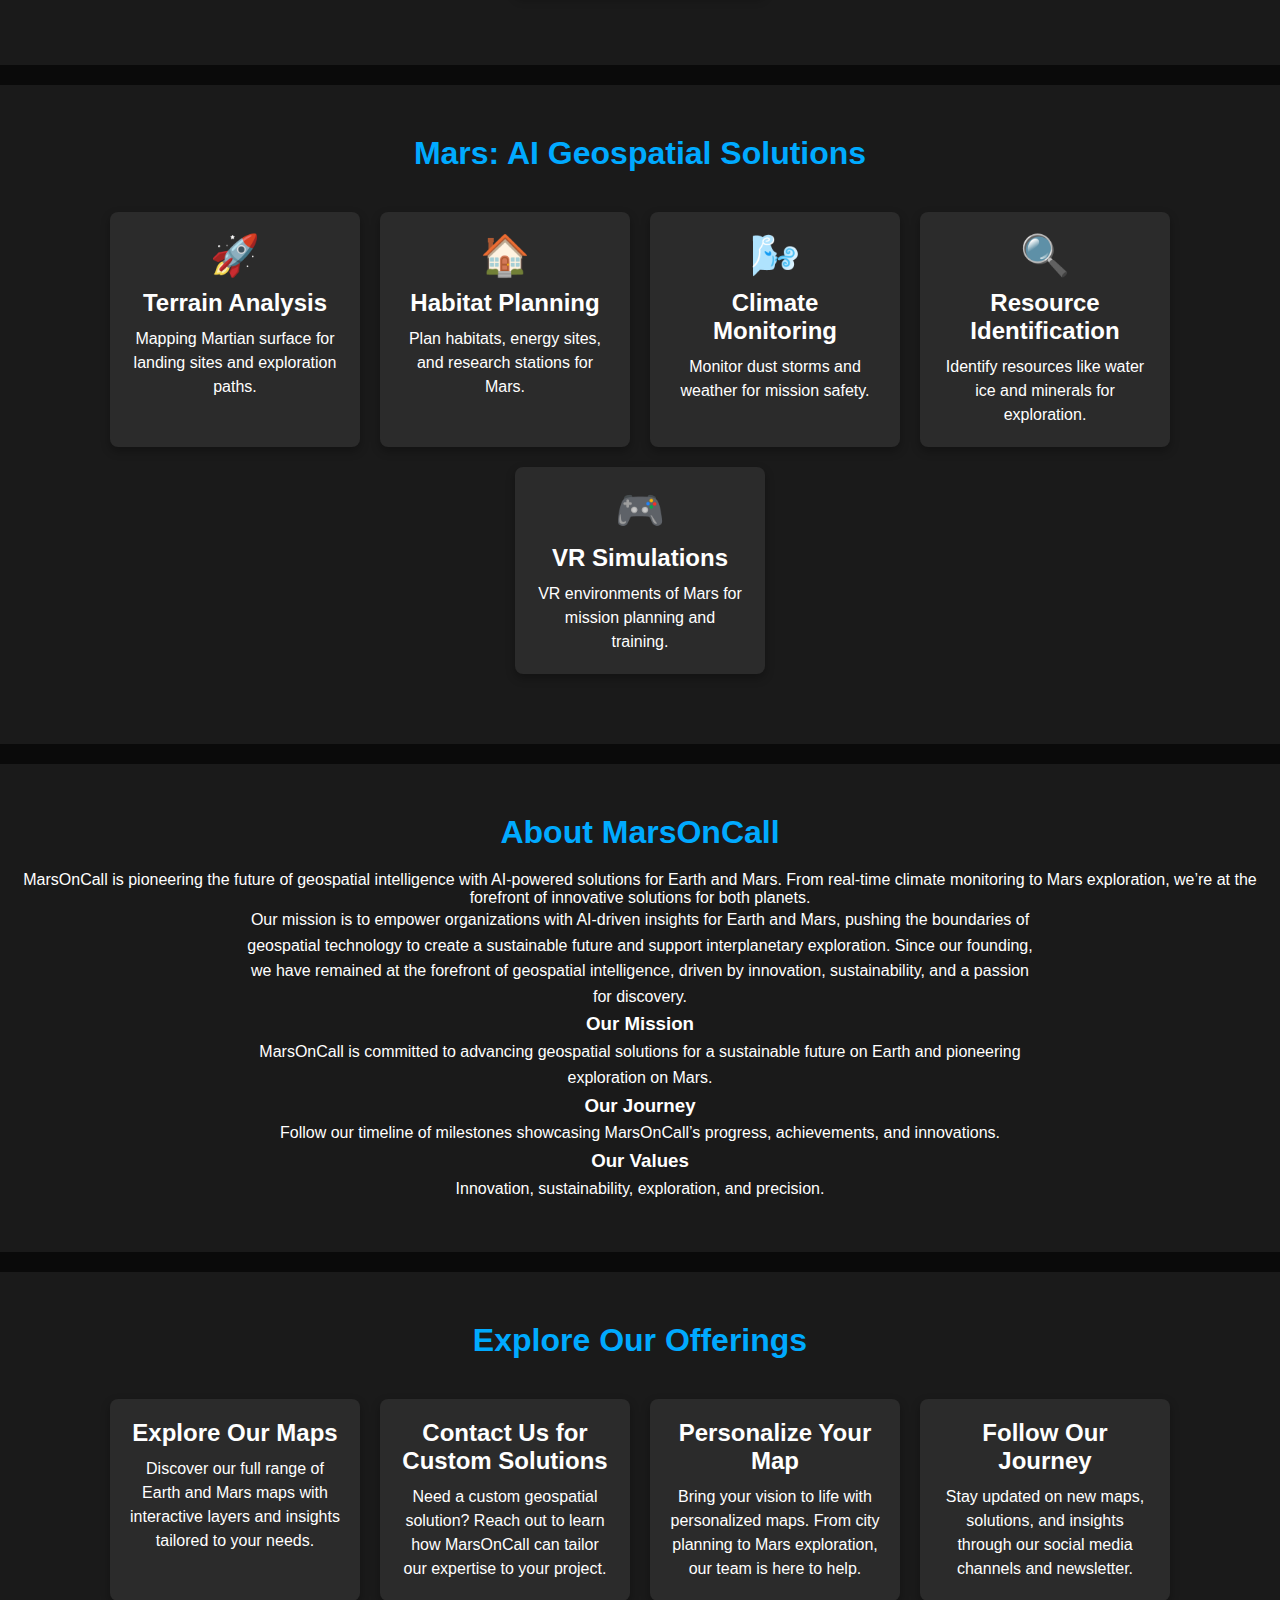
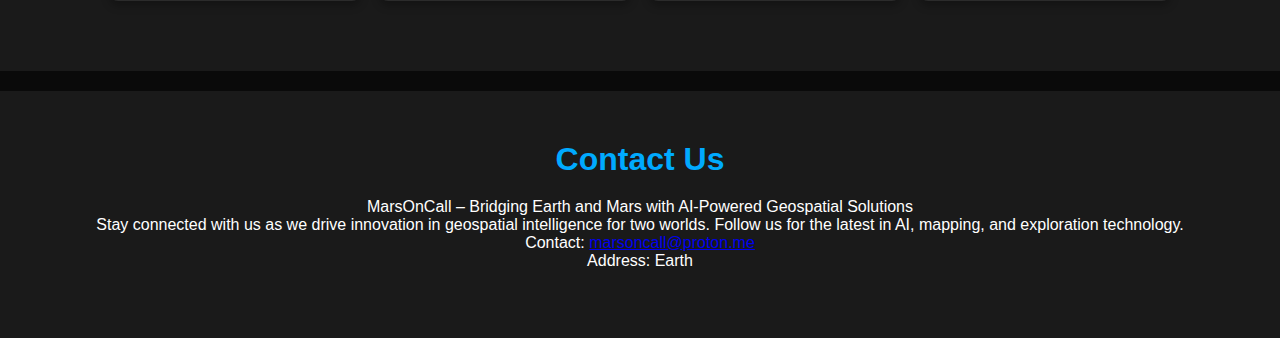
==== commit ce3f9902: "Update index.html" ====
--- a/index.html
+++ b/index.html
@@ -424,13 +424,13 @@
 <!-- End Google Tag Manager (noscript) --> 
     <!-- Navigation Bar -->
     <div class="navbar">
-        <div><a href="#landing">AI Interplanetary Exploration & Geospatial OPEN Solutions</a></div>
         <div>
-            <a href="#about">About Us</a>
-            <a href="#interactive-cards"">Get Started</a>
+            <a href="/index.html">Home</a>
+            <a href="/about.html">About Us</a>
+            <a href="#interactive-cards">Get Started</a>
             <a href="https://panditadata.com" target="_blank">Digital Mapping</a>
             <a href="https://www.panditanimation.com" target="_blank">Quakes & Weather</a>
-            <a href="#contact">Contact</a>
+            <a href="/contact.html">Contact</a>
         </div>
     </div>
 
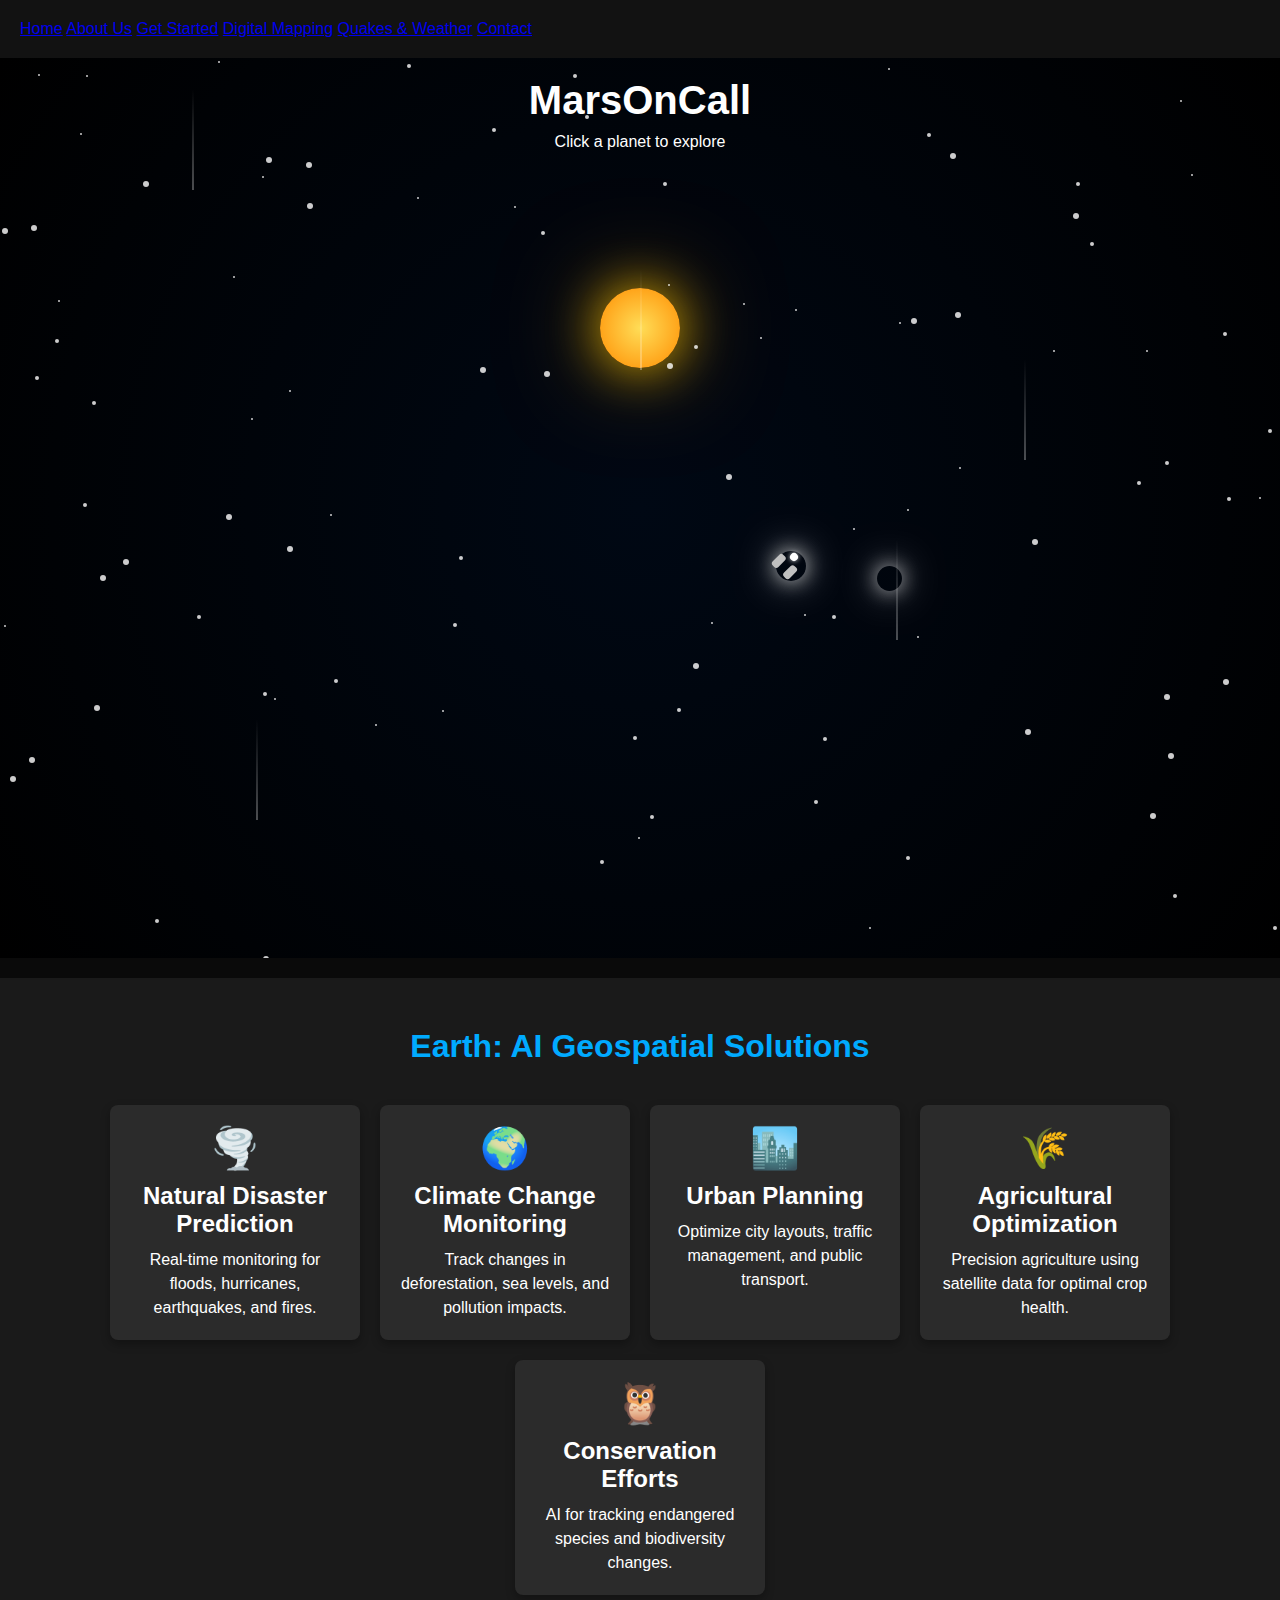
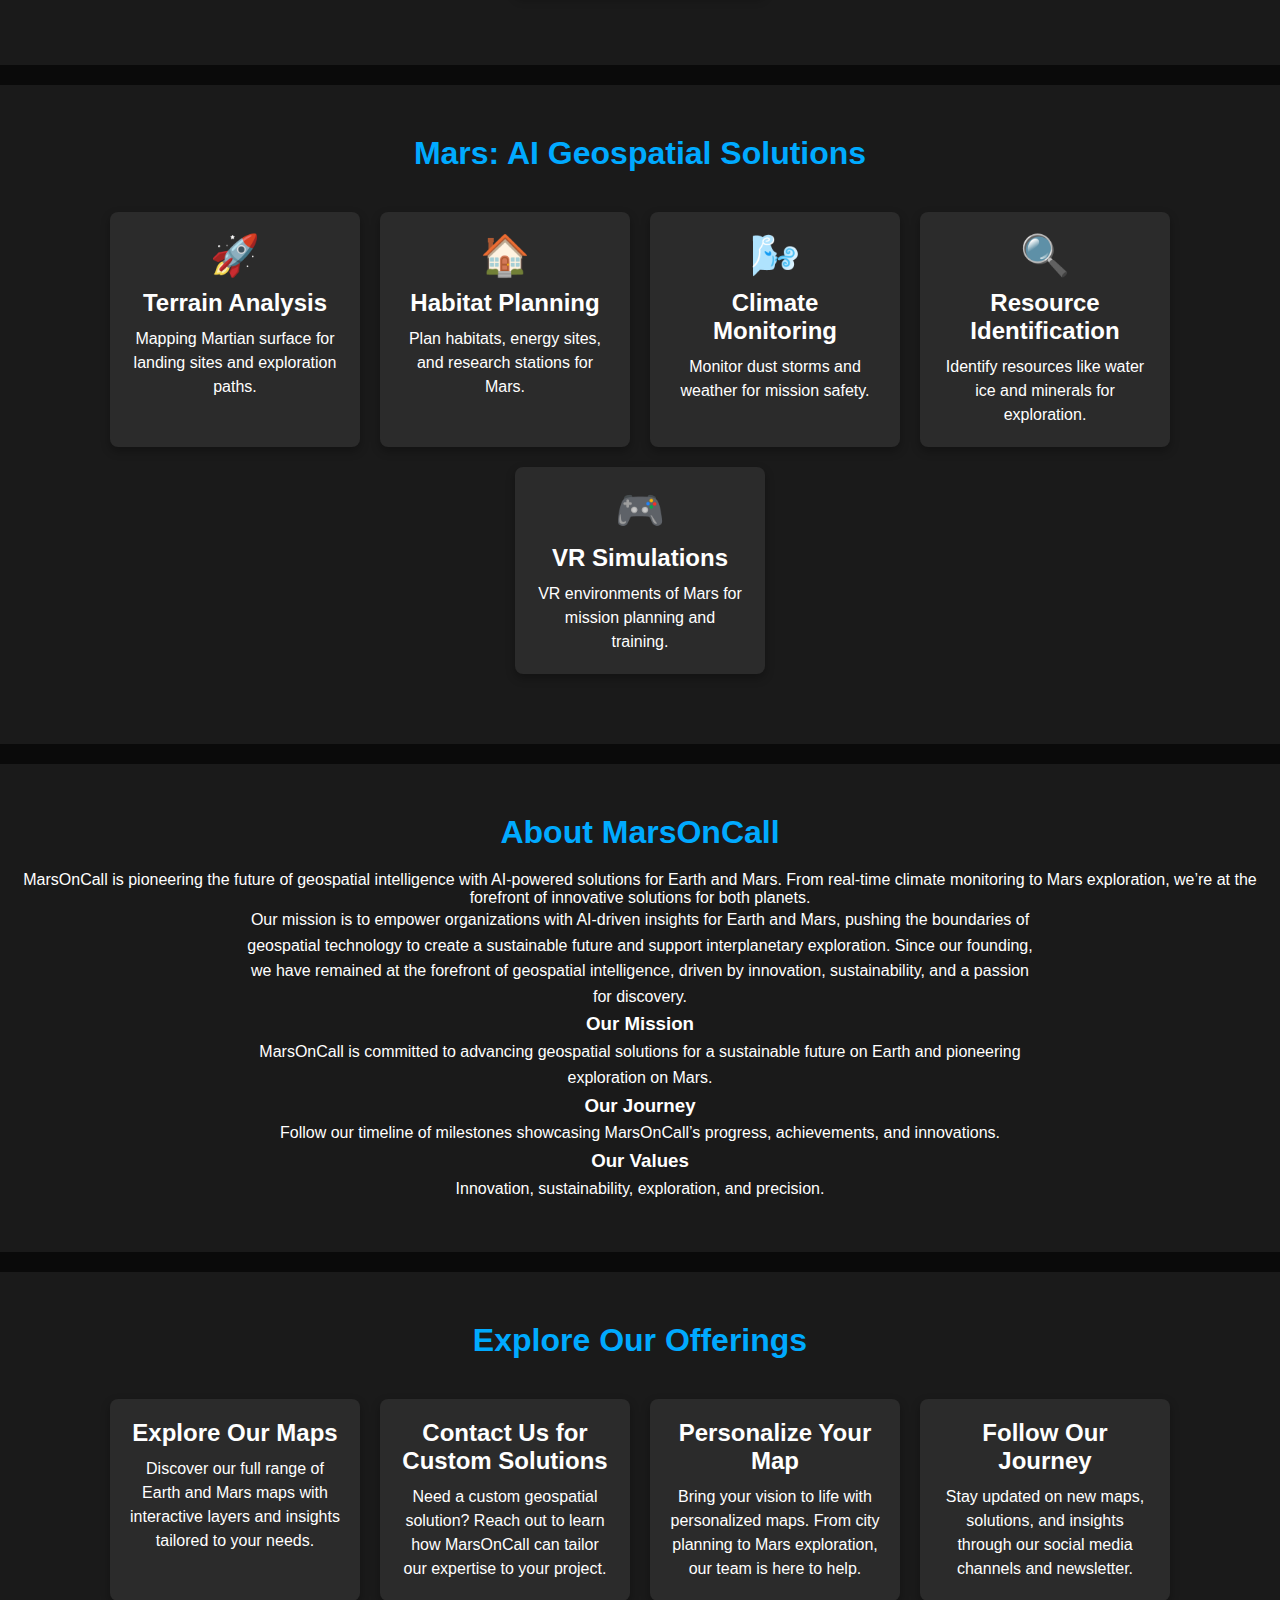
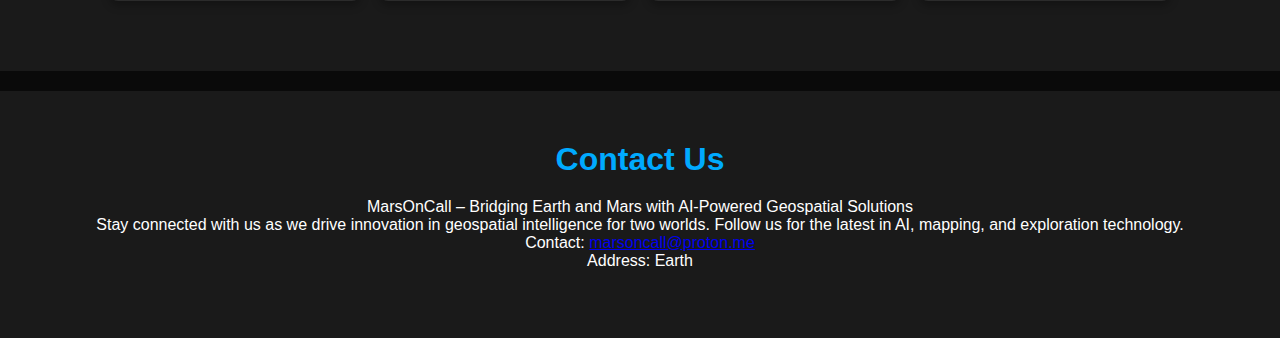
==== commit 73f886a7: "Update index.html" ====
--- a/index.html
+++ b/index.html
@@ -8,7 +8,9 @@
     <link rel="canonical" href="https://marsoncall.com/">
     <meta name="theme-color" content="#1a202c">
     <meta name="format-detection" content="telephone=no">
-    <link rel="icon" type="image/x-icon" href="images/favicon.ico">
+    <link rel="shortcut icon" href="images/apple-icon-57x57.png" type="image/x-icon">
+    <link rel="icon" type="image/png" href="images/apple-icon-60x60.png" sizes="60x60">
+    
     <meta name="google-site-verification" content="o9QqQiZGwF_BtfqsH40dKC59mSDQrKuiaVZFh76bG1g" />
     <link rel="apple-touch-icon" sizes="57x57" href="images/apple-icon-57x57.png">
     <link rel="apple-touch-icon" sizes="60x60" href="images/apple-icon-60x60.png">
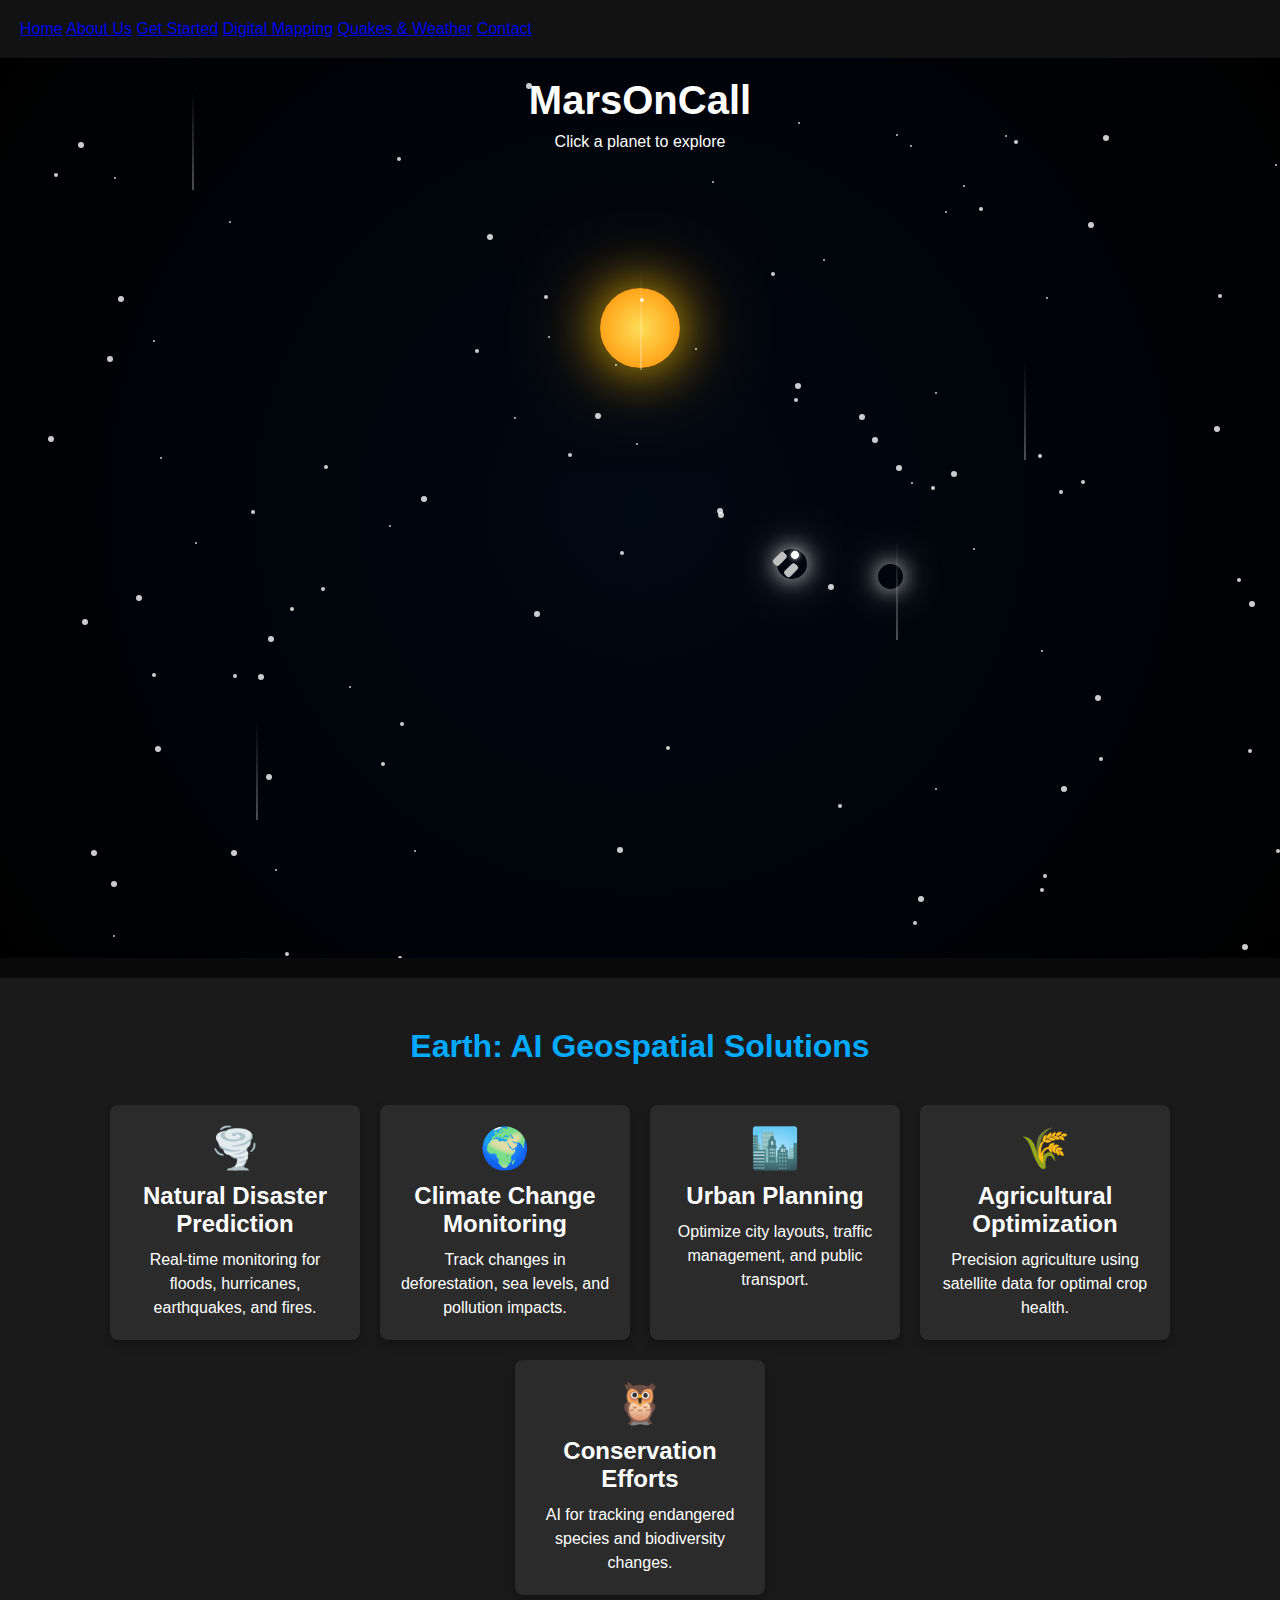
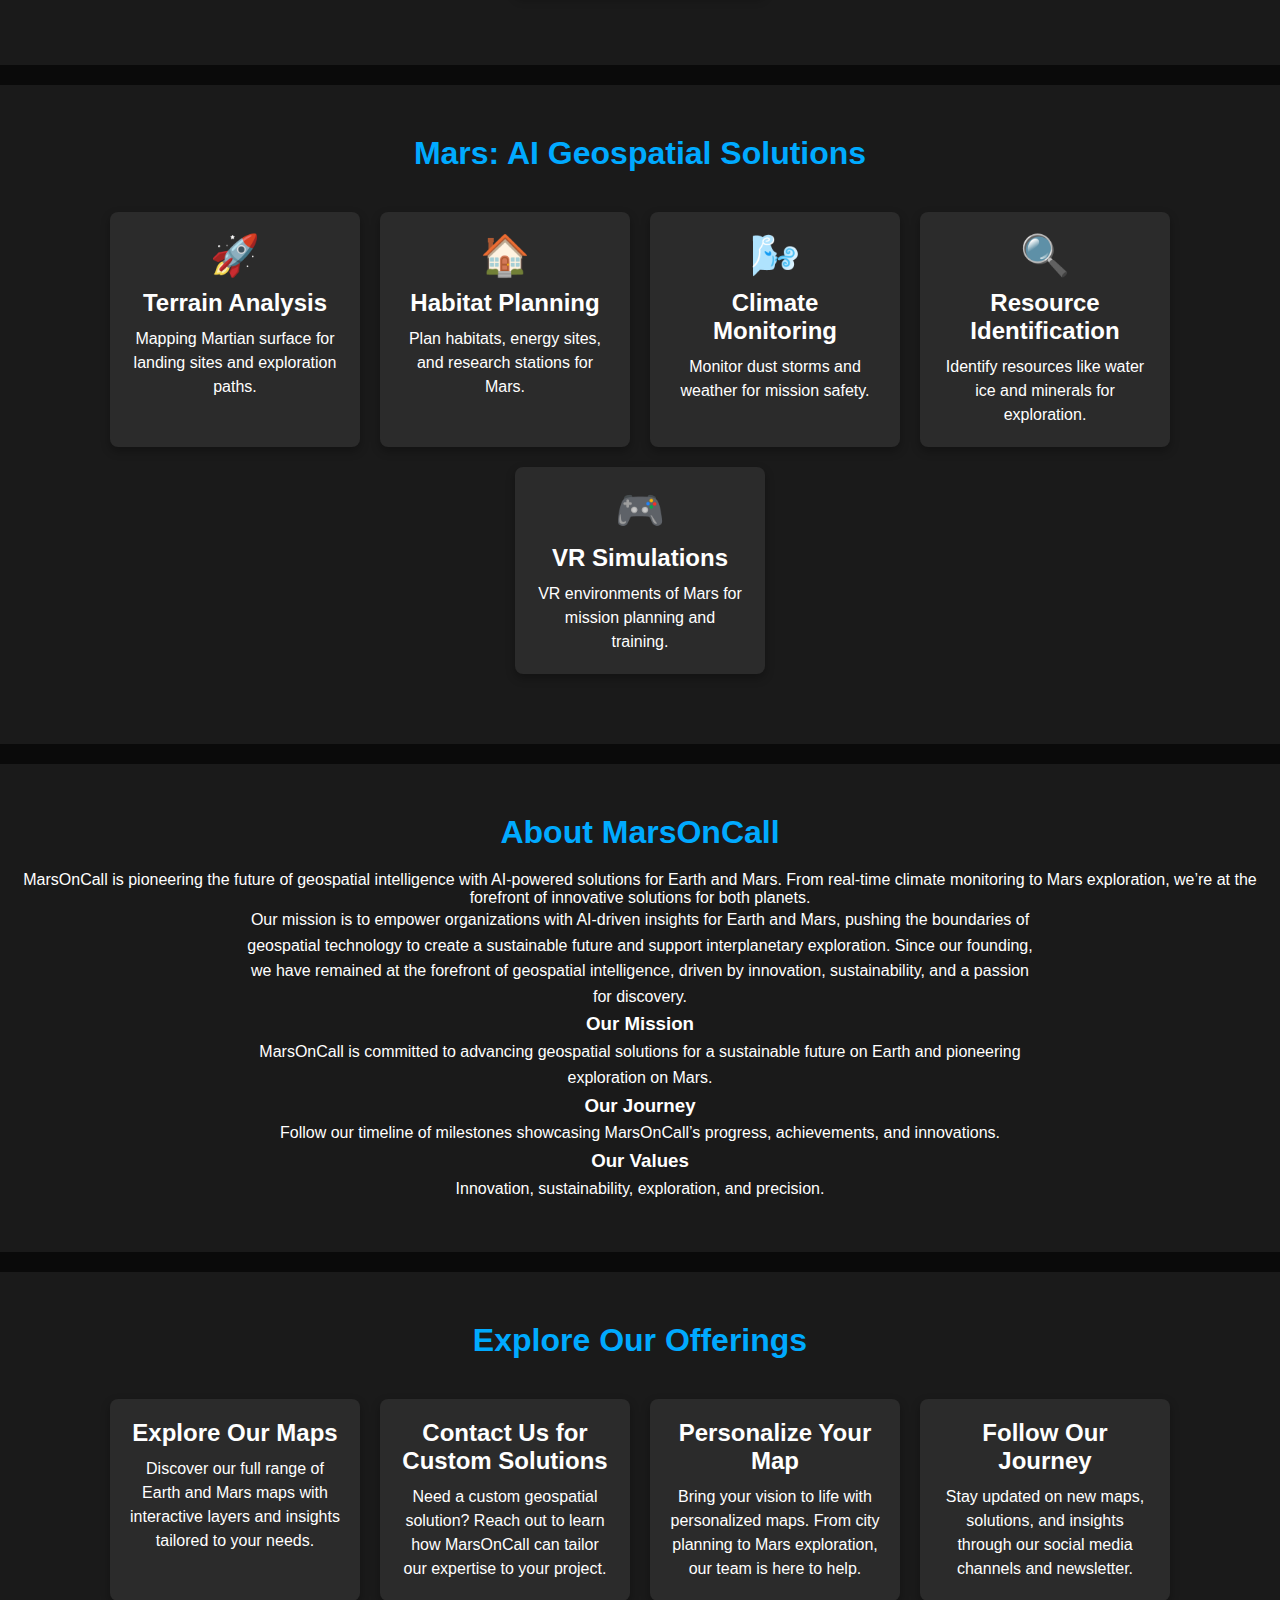
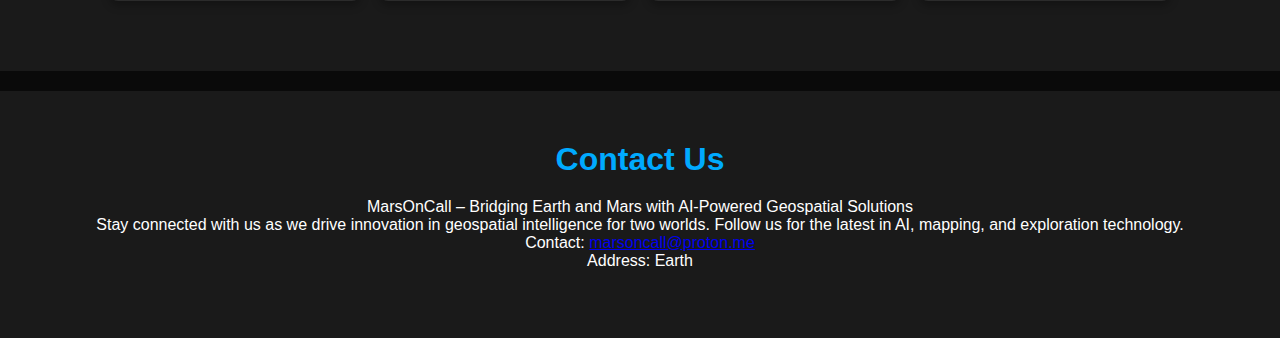
==== commit 08d5ae20: "Update index.html" ====
--- a/index.html
+++ b/index.html
@@ -8,10 +8,11 @@
     <link rel="canonical" href="https://marsoncall.com/">
     <meta name="theme-color" content="#1a202c">
     <meta name="format-detection" content="telephone=no">
-    <link rel="shortcut icon" href="images/apple-icon-57x57.png" type="image/x-icon">
-    <link rel="icon" type="image/png" href="images/apple-icon-60x60.png" sizes="60x60">
-    
-    <meta name="google-site-verification" content="o9QqQiZGwF_BtfqsH40dKC59mSDQrKuiaVZFh76bG1g" />
+    <!-- Primary favicon for Google and browsers -->
+    <link rel="icon" type="image/x-icon" href="/favicon.ico">
+    <link rel="icon" type="image/png" sizes="72x72" href="images/apple-icon-72x72.png">
+    
+    <!-- Keep Apple and Android touch icons for device compatibility -->
     <link rel="apple-touch-icon" sizes="57x57" href="images/apple-icon-57x57.png">
     <link rel="apple-touch-icon" sizes="60x60" href="images/apple-icon-60x60.png">
     <link rel="apple-touch-icon" sizes="72x72" href="images/apple-icon-72x72.png">
@@ -21,9 +22,8 @@
     <link rel="apple-touch-icon" sizes="144x144" href="images/apple-icon-144x144.png">
     <link rel="apple-touch-icon" sizes="152x152" href="images/apple-icon-152x152.png">
     <link rel="apple-touch-icon" sizes="180x180" href="images/apple-icon-180x180.png">
-    <link rel="icon" type="image/png" sizes="192x192"  href="images/android-icon-192x192.png">
+    <link rel="icon" type="image/png" sizes="192x192" href="images/android-icon-192x192.png">
     <link rel="icon" type="image/png" sizes="32x32" href="images/favicon-32x32.png">
-    <link rel="icon" type="image/png" sizes="96x96" href="images/favicon-96x96.png">
     <link rel="icon" type="image/png" sizes="16x16" href="images/favicon-16x16.png">
     <link rel="manifest" href="images/manifest.json">
     <meta name="msapplication-TileColor" content="#ffffff">
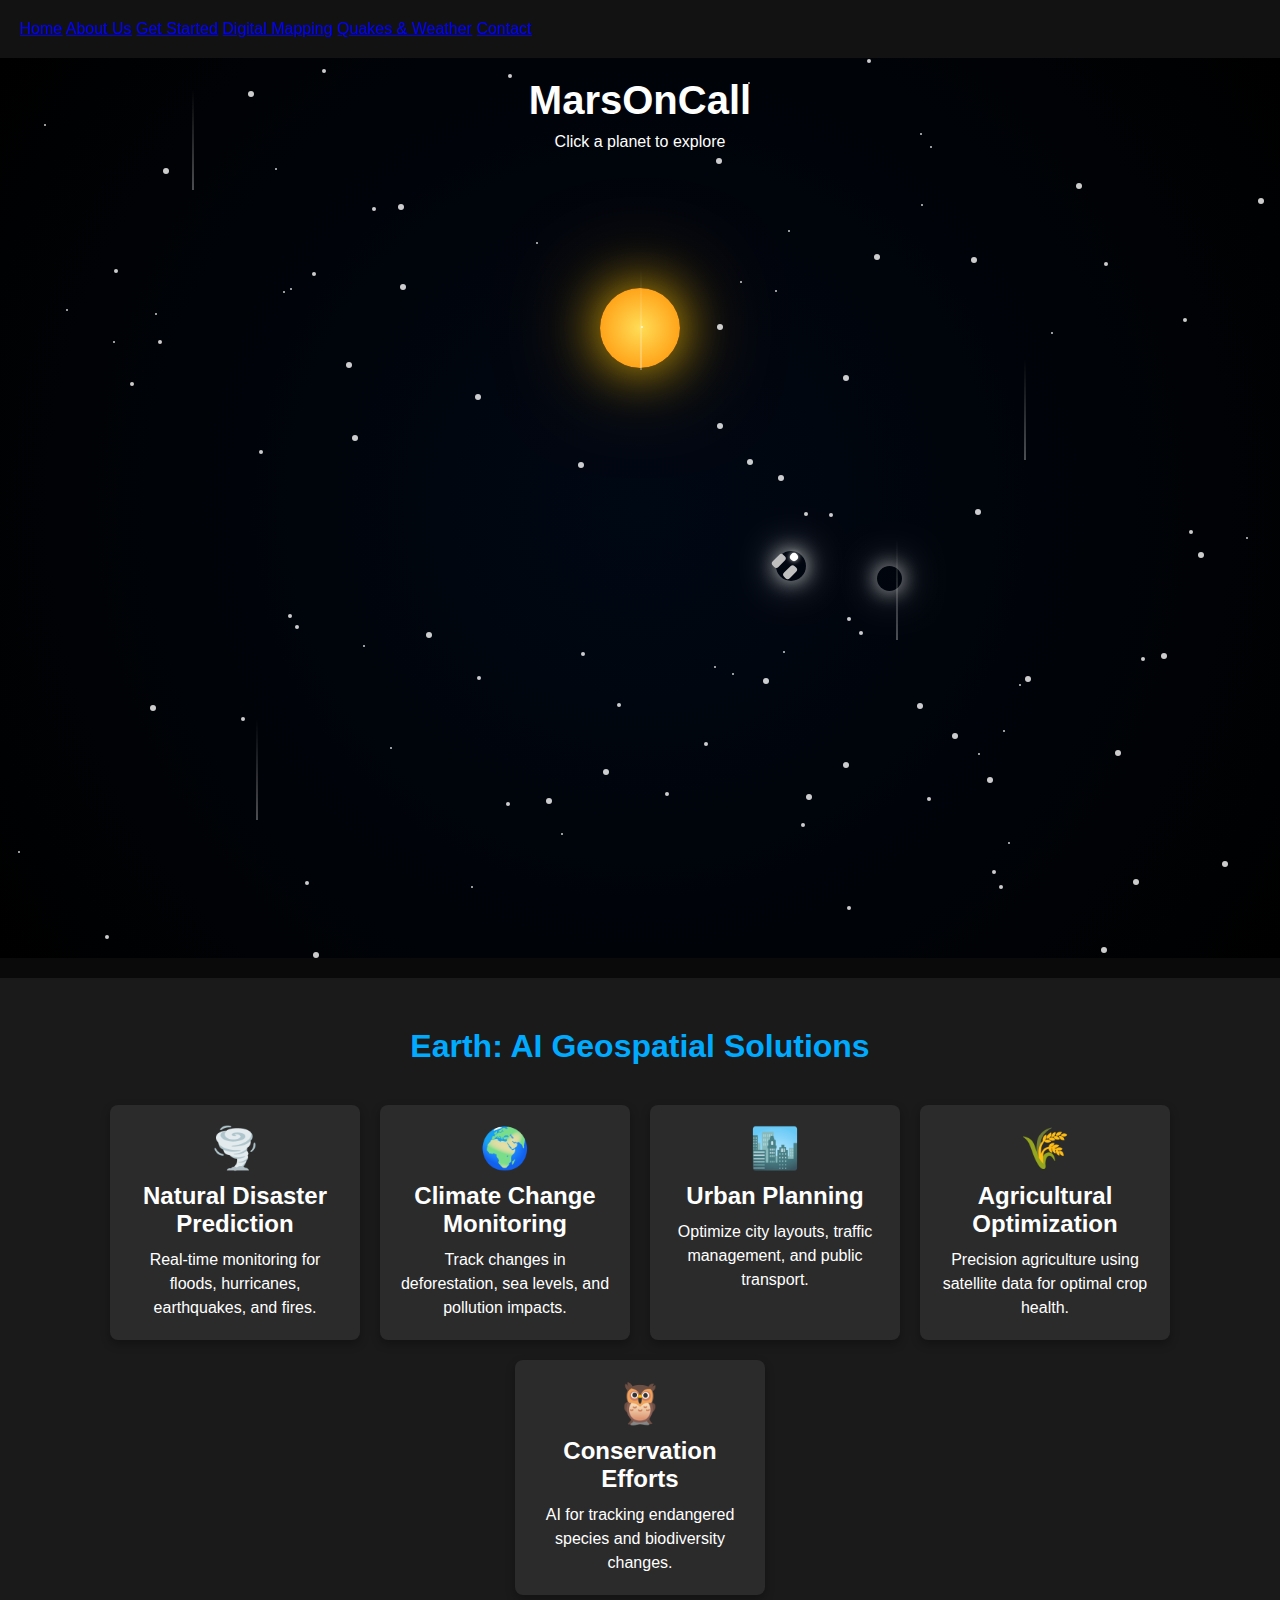
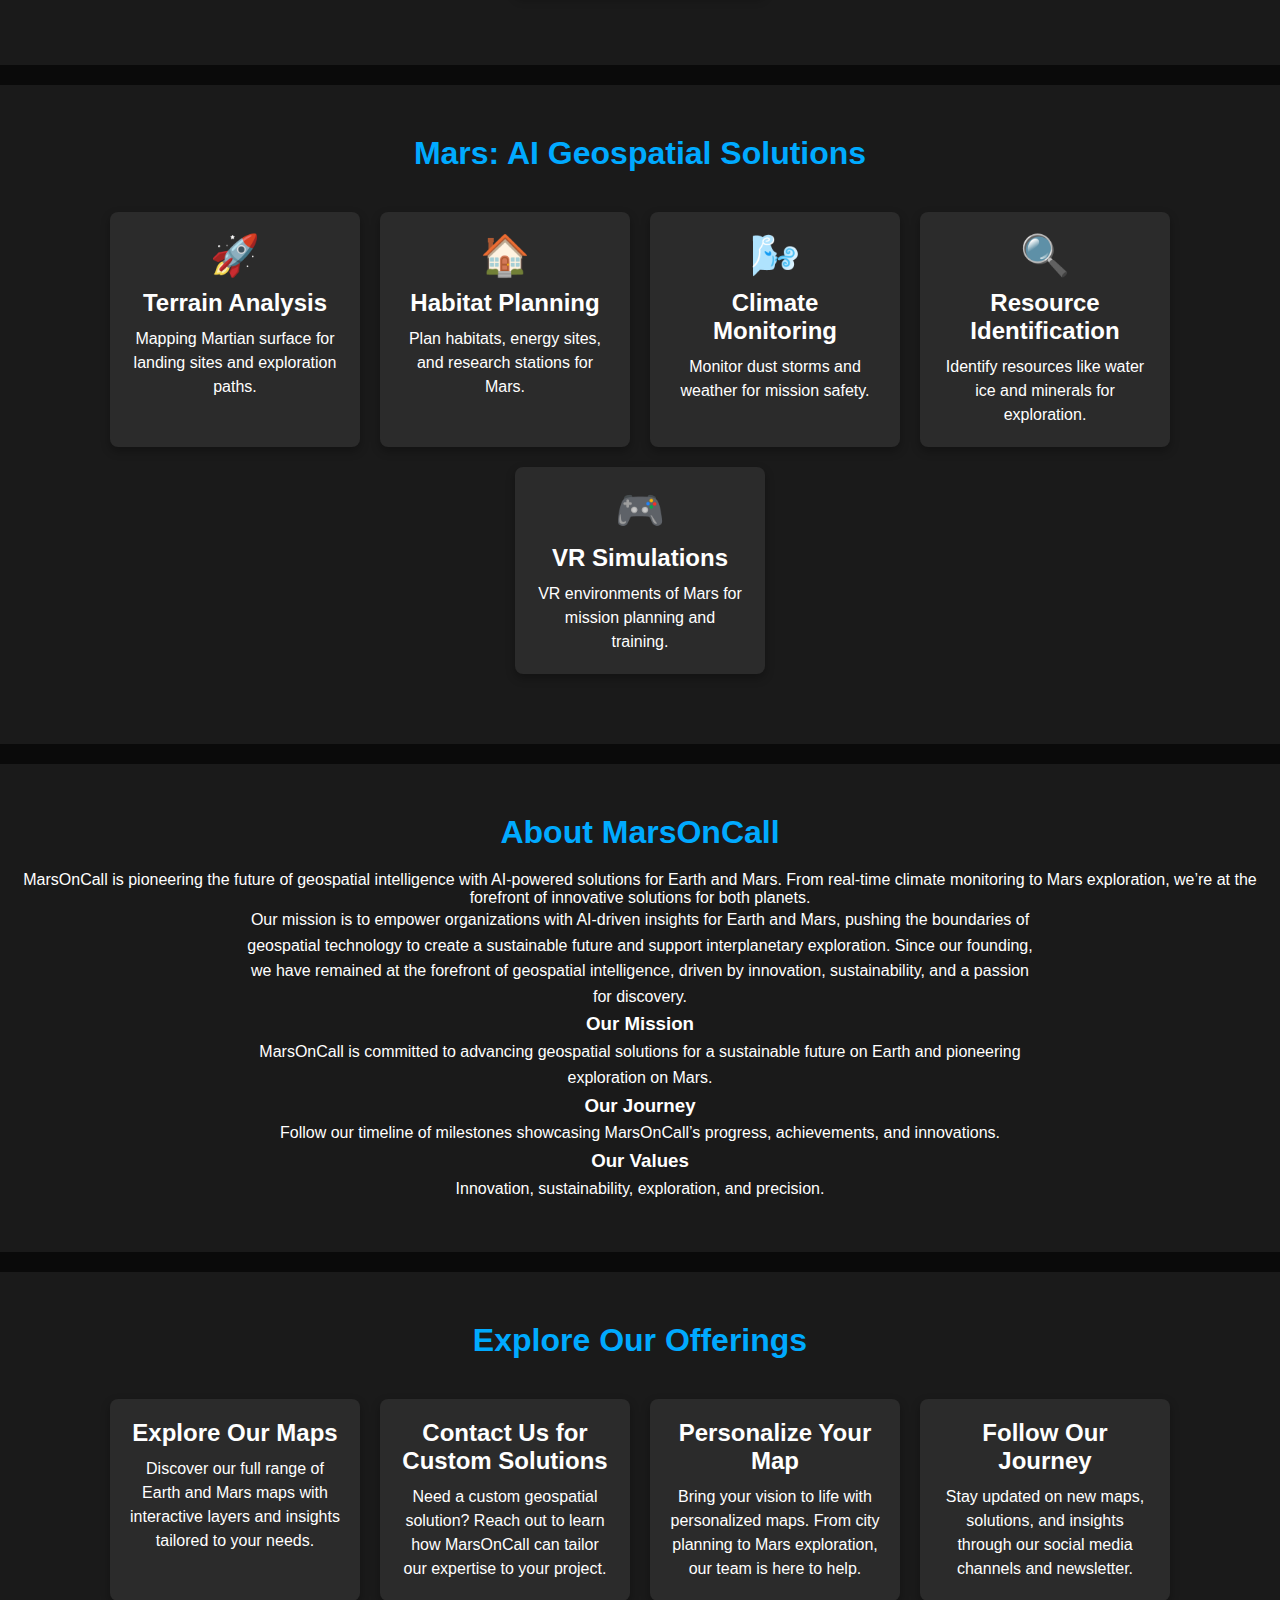
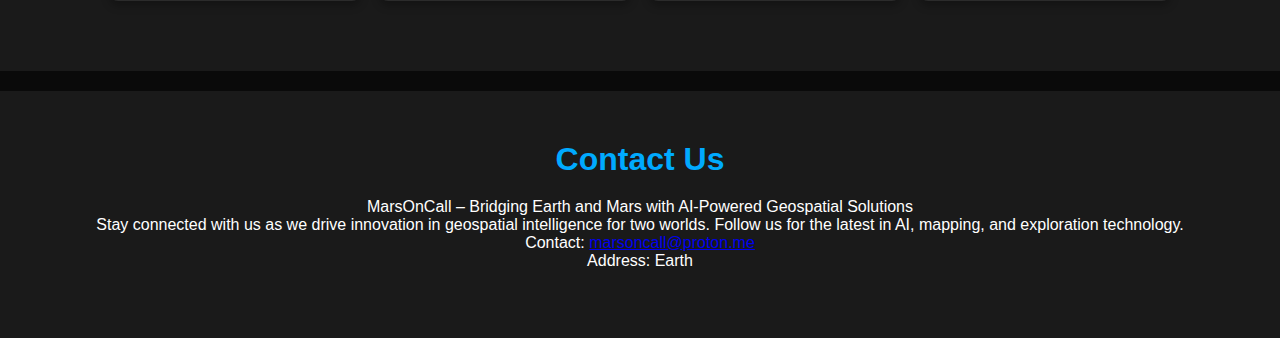
==== commit e6fb9c34: "Update index.html" ====
--- a/index.html
+++ b/index.html
@@ -10,7 +10,7 @@
     <meta name="format-detection" content="telephone=no">
     <!-- Primary favicon for Google and browsers -->
     <link rel="icon" type="image/x-icon" href="/favicon.ico">
-    <link rel="icon" type="image/png" sizes="72x72" href="images/apple-icon-72x72.png">
+    <link rel="icon" type="image/png" sizes="144x144" href="images/apple-icon-144x144.png">
     
     <!-- Keep Apple and Android touch icons for device compatibility -->
     <link rel="apple-touch-icon" sizes="57x57" href="images/apple-icon-57x57.png">
